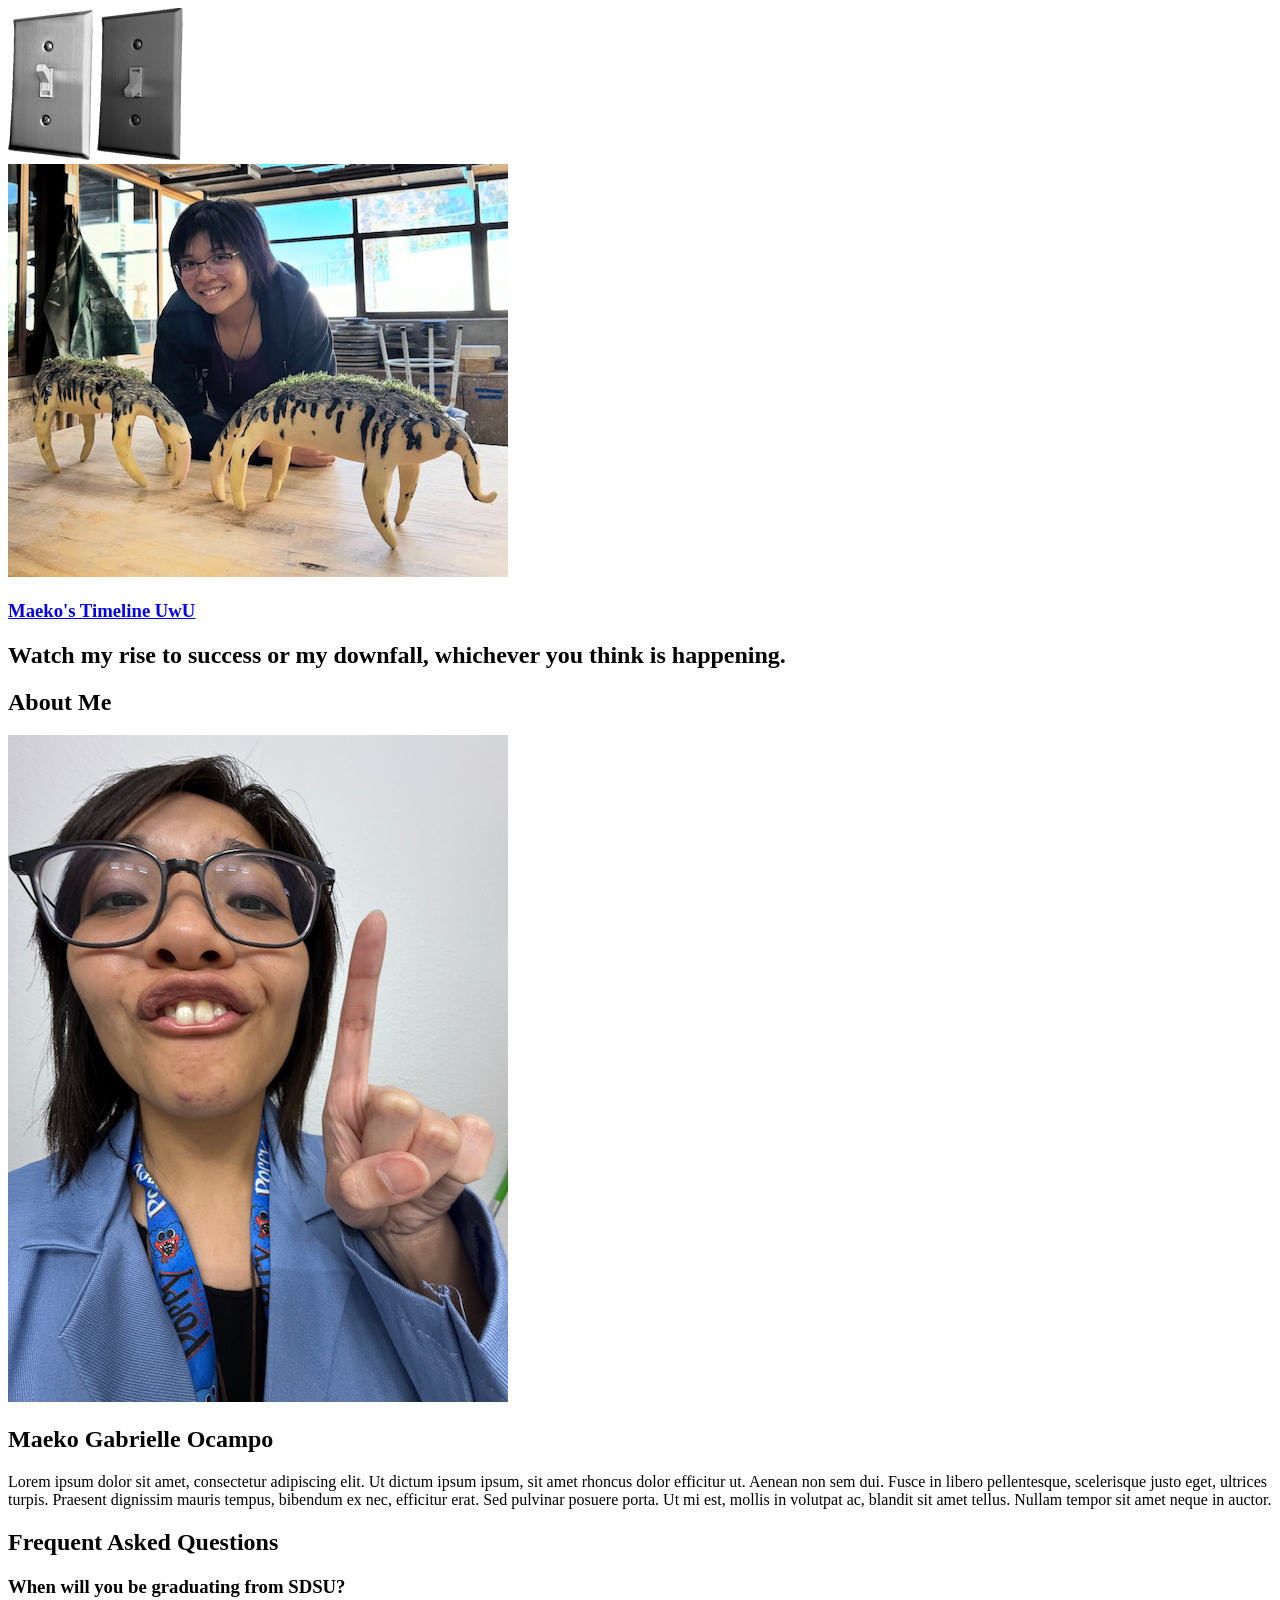
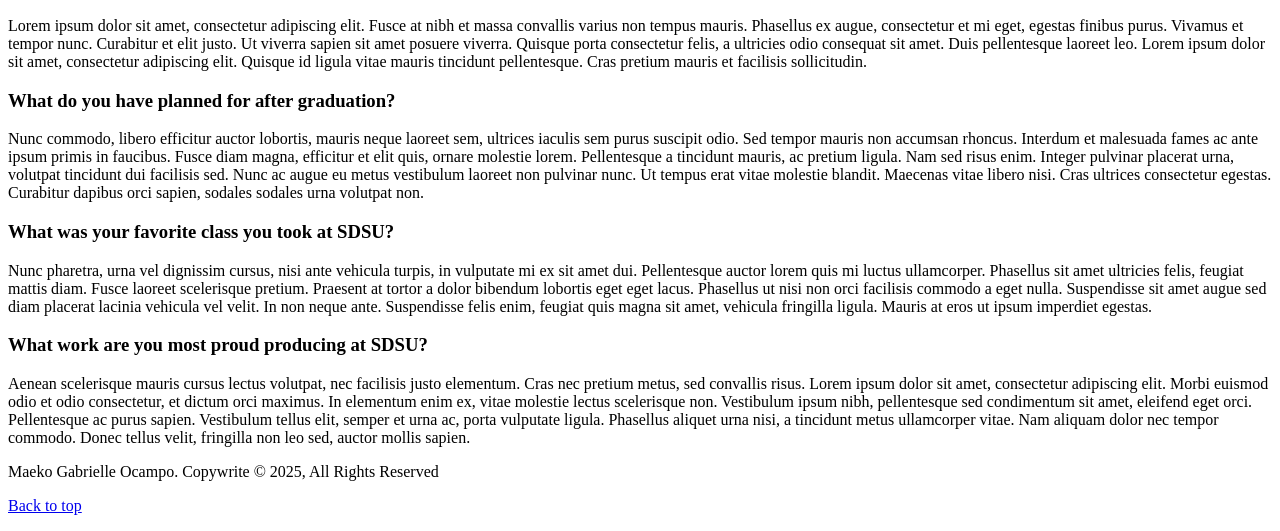
==== about.html @ e56e398d "I tried making a button, failed, i just put the image in" ====
<!DOCTYPE html>
<html lang="en">
<head>
  <meta charset="UTF-8">
  <meta name="author" content="Art 444 Student About Page">
  <meta name="viewport" content="width=device-width, initial-scale=1, shrink-to-fit=no">
  <title>About Me</title>
  <!-- <link rel="stylesheet" href="css/styles.css"> -->
</head>
<body>

<!-- DARK MODE -->
<div>
  <img class="darkmodebutton" src="images/lighton.png" alt="Lightswitch owo yay!" loading="lazy"/>
  <img class="darkmodebutton" src="images/lightoff.png" alt="Evil Lightswitch owo yay!" loading="lazy"/>
</div>

<!-- SPLASH PAGE -->
<section id="splash"
  <div class="splash">
    <img class="splashimage" src="images/meandsecuremgo.jpg" alt="Me and my secure attachment art piece." loading="lazy"/>
  </div>
</section>

<!-- NAVIGATION -->
<section id="header" class="header">
    <nav>
      <a href="index.html"><h1 class="maintitle">Maeko's Timeline UwU</h1></a>
      <h2 class="maintitlesubtext">Watch my rise to success or my downfall, whichever you think is happening.</h2>
</section>

<!-- MAIN HEADER --> 
<section id="header" class="header">
  
  <div class="container">
    <h1 class="maintitle">About Me</h1>
  </div>  

  <div class="standaloneimage">
    <img class="image" src="images/melol.jpg" alt="Me being a nerd emoji" loading="lazy"/>
  </div>

  <div>
    <h2 class="maintitlesubtext">Maeko Gabrielle Ocampo</h2>
    <p class="paragraph">Lorem ipsum dolor sit amet, consectetur adipiscing elit. Ut dictum ipsum ipsum, sit amet rhoncus dolor efficitur ut. Aenean non sem dui. Fusce in libero pellentesque, scelerisque justo eget, ultrices turpis. Praesent dignissim mauris tempus, bibendum ex nec, efficitur erat. Sed pulvinar posuere porta. Ut mi est, mollis in volutpat ac, blandit sit amet tellus. Nullam tempor sit amet neque in auctor.</p>
  </div>
</section>    

<!-- FAQ SECTION -->  
<section id="faqs">
  <div class="container">
    <h2 class="maintitlesubtext">Frequent Asked Questions</h2>

      <h3 class="subsubtext">When will you be graduating from SDSU?</h3>
      <p class="paragraph">Lorem ipsum dolor sit amet, consectetur adipiscing elit. Fusce at nibh et massa convallis varius non tempus mauris. Phasellus ex augue, consectetur et mi eget, egestas finibus purus. Vivamus et tempor nunc. Curabitur et elit justo. Ut viverra sapien sit amet posuere viverra. Quisque porta consectetur felis, a ultricies odio consequat sit amet. Duis pellentesque laoreet leo. Lorem ipsum dolor sit amet, consectetur adipiscing elit. Quisque id ligula vitae mauris tincidunt pellentesque. Cras pretium mauris et facilisis sollicitudin.</p>
      
      <h3 class="subsubtext">What do you have planned for after graduation?</h3>
      <p class="paragraph">Nunc commodo, libero efficitur auctor lobortis, mauris neque laoreet sem, ultrices iaculis sem purus suscipit odio. Sed tempor mauris non accumsan rhoncus. Interdum et malesuada fames ac ante ipsum primis in faucibus. Fusce diam magna, efficitur et elit quis, ornare molestie lorem. Pellentesque a tincidunt mauris, ac pretium ligula. Nam sed risus enim. Integer pulvinar placerat urna, volutpat tincidunt dui facilisis sed. Nunc ac augue eu metus vestibulum laoreet non pulvinar nunc. Ut tempus erat vitae molestie blandit. Maecenas vitae libero nisi. Cras ultrices consectetur egestas. Curabitur dapibus orci sapien, sodales sodales urna volutpat non.</p>
      
      <h3 class="subsubtext">What was your favorite class you took at SDSU?</h3>
      <p class="paragraph">Nunc pharetra, urna vel dignissim cursus, nisi ante vehicula turpis, in vulputate mi ex sit amet dui. Pellentesque auctor lorem quis mi luctus ullamcorper. Phasellus sit amet ultricies felis, feugiat mattis diam. Fusce laoreet scelerisque pretium. Praesent at tortor a dolor bibendum lobortis eget eget lacus. Phasellus ut nisi non orci facilisis commodo a eget nulla. Suspendisse sit amet augue sed diam placerat lacinia vehicula vel velit. In non neque ante. Suspendisse felis enim, feugiat quis magna sit amet, vehicula fringilla ligula. Mauris at eros ut ipsum imperdiet egestas.</p>
      
      <h3 class="subsubtext">What work are you most proud producing at SDSU?</h3>
      <p class="paragraph">Aenean scelerisque mauris cursus lectus volutpat, nec facilisis justo elementum. Cras nec pretium metus, sed convallis risus. Lorem ipsum dolor sit amet, consectetur adipiscing elit. Morbi euismod odio et odio consectetur, et dictum orci maximus. In elementum enim ex, vitae molestie lectus scelerisque non. Vestibulum ipsum nibh, pellentesque sed condimentum sit amet, eleifend eget orci. Pellentesque ac purus sapien. Vestibulum tellus elit, semper et urna ac, porta vulputate ligula. Phasellus aliquet urna nisi, a tincidunt metus ullamcorper vitae. Nam aliquam dolor nec tempor commodo. Donec tellus velit, fringilla non leo sed, auctor mollis sapien.</p>
  
    </div>
</section>

<!-- FOOTER SECTION -->  
<footer>
  <div class="container">
      <p class="paragraph">Maeko Gabrielle Ocampo. Copywrite © 2025, All Rights Reserved</p>
      <p class="paragraph"><a href="#header">Back to top</a></p>
  </div>
</footer>

<script src="js/script.js"></script>
</body>
</html>
---- css/styles.css ----
/* CSS GOES HERE */
html {
    font-family: cursive !important;
}
body {
    margin: 0;
	padding: 0;
	border: 0;
	font-size: 100%;
	font: inherit;
	vertical-align: baseline;
}

a[href="about.html"]{
    color: green;
    font-weight: italic, bold;
}

div p {
    font-size: 30px; 
}

div#wrapper {
    background: cornflowerblue
}   

div.bruh {
    font-family: 'Lucida Sans', 'Lucida Sans Regular', 'Lucida Grande', 'Lucida Sans Unicode', Geneva, Verdana, sans-serif;
}

section {
    padding: 60px 20px;
}
section:nth-child(even) {
    background-color: #f2f2f2;
}
.container {
    width: 100%;
    max-width: 960px;
    text-align: left;
    margin: 0 auto;
}
h1 {
    font-size: 3em;
}
section .gallery {
    width: 100%;
}
section .gallery img {
    width: 32%;
}
footer {
    background-color: #000;
    color: #fff;
    padding: 10px;
}
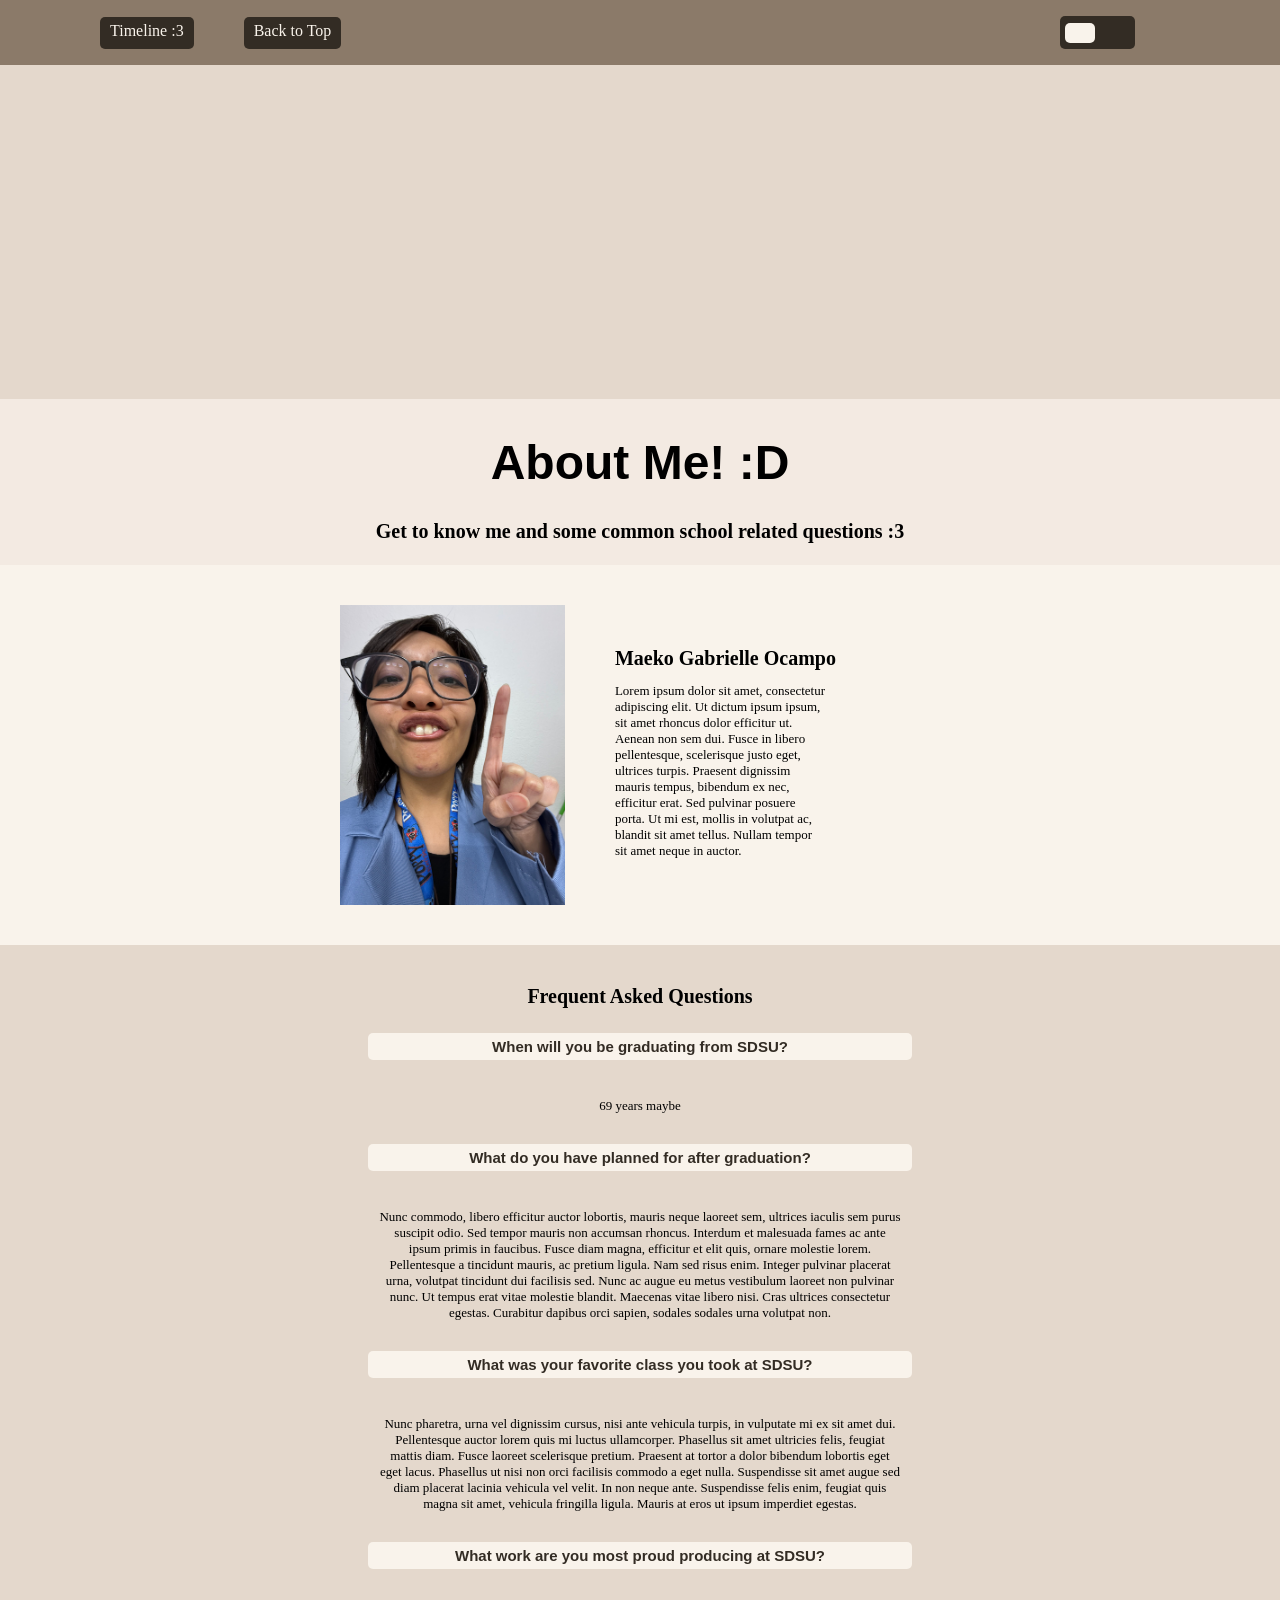
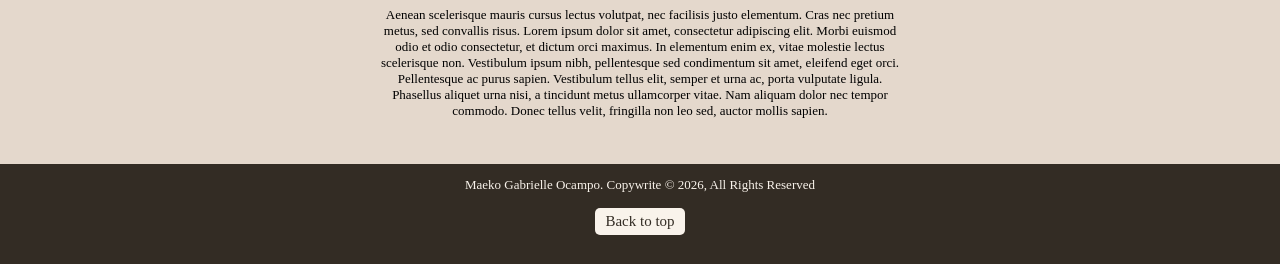
==== commit 284bdaa5: "css aaaaaaaaaaaaa" ====
--- a/about.html
+++ b/about.html
@@ -5,72 +5,89 @@
   <meta name="author" content="Art 444 Student About Page">
   <meta name="viewport" content="width=device-width, initial-scale=1, shrink-to-fit=no">
   <title>About Me</title>
-  <!-- <link rel="stylesheet" href="css/styles.css"> -->
+  <link rel="stylesheet" href="css/styles.css">
 </head>
 <body>
 
-<!-- DARK MODE -->
-<div>
-  <img class="darkmodebutton" src="images/lighton.png" alt="Lightswitch owo yay!" loading="lazy"/>
-  <img class="darkmodebutton" src="images/lightoff.png" alt="Evil Lightswitch owo yay!" loading="lazy"/>
-</div>
+<!-- NAVIGATION + MAIN HEADER --> 
+<section id="header" class="header">
+    <nav>
+      <div class="navigation">
+
+      <div class="homepage">
+
+        <div class="abtme-bt">
+           <a href="index.html" class="main-button">Timeline :3</a>
+           <a href="#splash-section" class="main-button">Back to Top</a>
+          
+        </div>     
+
+
+        <div class="outer-switch">
+          <div class="inner-switch"></div>
+        </div>
+    </nav>
+</section>
+
+
 
 <!-- SPLASH PAGE -->
-<section id="splash"
+<section id="splash-section">
   <div class="splash">
-    <img class="splashimage" src="images/meandsecuremgo.jpg" alt="Me and my secure attachment art piece." loading="lazy"/>
+      <h1 class="maintitle">About Me! :D</h1>
+      <h2 class="maintitlesubtext">Get to know me and some common school related questions :3</h2>
   </div>
 </section>
 
-<!-- NAVIGATION -->
-<section id="header" class="header">
-    <nav>
-      <a href="index.html"><h1 class="maintitle">Maeko's Timeline UwU</h1></a>
-      <h2 class="maintitlesubtext">Watch my rise to success or my downfall, whichever you think is happening.</h2>
-</section>
+<!-- MAIN HEADER --> 
+<section>
+  
+<div class="aboutcontainer">
 
-<!-- MAIN HEADER --> 
-<section id="header" class="header">
-  
-  <div class="container">
-    <h1 class="maintitle">About Me</h1>
-  </div>  
+  <div class="aboutme">
+    <div class="standalone-image">
+      <img class="standalone-image" src="images/melol.jpg" alt="Me being a nerd emoji" loading="lazy"/>
+    </div>
 
-  <div class="standaloneimage">
-    <img class="image" src="images/melol.jpg" alt="Me being a nerd emoji" loading="lazy"/>
+    <div class="aboutme-desc">
+      <h2 class="maintitlesubtext">Maeko Gabrielle Ocampo</h2>
+      <p class="paragraph">Lorem ipsum dolor sit amet, consectetur adipiscing elit. Ut dictum ipsum ipsum, sit amet rhoncus dolor efficitur ut. Aenean non sem dui. Fusce in libero pellentesque, scelerisque justo eget, ultrices turpis. Praesent dignissim mauris tempus, bibendum ex nec, efficitur erat. Sed pulvinar posuere porta. Ut mi est, mollis in volutpat ac, blandit sit amet tellus. Nullam tempor sit amet neque in auctor.</p>
+    </div>
   </div>
 
-  <div>
-    <h2 class="maintitlesubtext">Maeko Gabrielle Ocampo</h2>
-    <p class="paragraph">Lorem ipsum dolor sit amet, consectetur adipiscing elit. Ut dictum ipsum ipsum, sit amet rhoncus dolor efficitur ut. Aenean non sem dui. Fusce in libero pellentesque, scelerisque justo eget, ultrices turpis. Praesent dignissim mauris tempus, bibendum ex nec, efficitur erat. Sed pulvinar posuere porta. Ut mi est, mollis in volutpat ac, blandit sit amet tellus. Nullam tempor sit amet neque in auctor.</p>
-  </div>
+</div>
 </section>    
 
 <!-- FAQ SECTION -->  
 <section id="faqs">
-  <div class="container">
-    <h2 class="maintitlesubtext">Frequent Asked Questions</h2>
+  <div class=" container">
 
-      <h3 class="subsubtext">When will you be graduating from SDSU?</h3>
-      <p class="paragraph">Lorem ipsum dolor sit amet, consectetur adipiscing elit. Fusce at nibh et massa convallis varius non tempus mauris. Phasellus ex augue, consectetur et mi eget, egestas finibus purus. Vivamus et tempor nunc. Curabitur et elit justo. Ut viverra sapien sit amet posuere viverra. Quisque porta consectetur felis, a ultricies odio consequat sit amet. Duis pellentesque laoreet leo. Lorem ipsum dolor sit amet, consectetur adipiscing elit. Quisque id ligula vitae mauris tincidunt pellentesque. Cras pretium mauris et facilisis sollicitudin.</p>
+      <h2 class="maintitlesubtext">Frequent Asked Questions</h2>
+
+      <h3 class="faq-sections subsubtext">When will you be graduating from SDSU?</h3>
+      <p class="paragraph">69 years maybe</p>
       
-      <h3 class="subsubtext">What do you have planned for after graduation?</h3>
+      <h3 class="faq-sections subsubtext">What do you have planned for after graduation?</h3>
       <p class="paragraph">Nunc commodo, libero efficitur auctor lobortis, mauris neque laoreet sem, ultrices iaculis sem purus suscipit odio. Sed tempor mauris non accumsan rhoncus. Interdum et malesuada fames ac ante ipsum primis in faucibus. Fusce diam magna, efficitur et elit quis, ornare molestie lorem. Pellentesque a tincidunt mauris, ac pretium ligula. Nam sed risus enim. Integer pulvinar placerat urna, volutpat tincidunt dui facilisis sed. Nunc ac augue eu metus vestibulum laoreet non pulvinar nunc. Ut tempus erat vitae molestie blandit. Maecenas vitae libero nisi. Cras ultrices consectetur egestas. Curabitur dapibus orci sapien, sodales sodales urna volutpat non.</p>
       
-      <h3 class="subsubtext">What was your favorite class you took at SDSU?</h3>
+      <h3 class="faq-sections subsubtext">What was your favorite class you took at SDSU?</h3>
       <p class="paragraph">Nunc pharetra, urna vel dignissim cursus, nisi ante vehicula turpis, in vulputate mi ex sit amet dui. Pellentesque auctor lorem quis mi luctus ullamcorper. Phasellus sit amet ultricies felis, feugiat mattis diam. Fusce laoreet scelerisque pretium. Praesent at tortor a dolor bibendum lobortis eget eget lacus. Phasellus ut nisi non orci facilisis commodo a eget nulla. Suspendisse sit amet augue sed diam placerat lacinia vehicula vel velit. In non neque ante. Suspendisse felis enim, feugiat quis magna sit amet, vehicula fringilla ligula. Mauris at eros ut ipsum imperdiet egestas.</p>
       
-      <h3 class="subsubtext">What work are you most proud producing at SDSU?</h3>
+      <h3 class="faq-sections subsubtext">What work are you most proud producing at SDSU?</h3>
       <p class="paragraph">Aenean scelerisque mauris cursus lectus volutpat, nec facilisis justo elementum. Cras nec pretium metus, sed convallis risus. Lorem ipsum dolor sit amet, consectetur adipiscing elit. Morbi euismod odio et odio consectetur, et dictum orci maximus. In elementum enim ex, vitae molestie lectus scelerisque non. Vestibulum ipsum nibh, pellentesque sed condimentum sit amet, eleifend eget orci. Pellentesque ac purus sapien. Vestibulum tellus elit, semper et urna ac, porta vulputate ligula. Phasellus aliquet urna nisi, a tincidunt metus ullamcorper vitae. Nam aliquam dolor nec tempor commodo. Donec tellus velit, fringilla non leo sed, auctor mollis sapien.</p>
   
-    </div>
+  </div>
 </section>
 
 <!-- FOOTER SECTION -->  
 <footer>
   <div class="container">
-      <p class="paragraph">Maeko Gabrielle Ocampo. Copywrite © 2025, All Rights Reserved</p>
-      <p class="paragraph"><a href="#header">Back to top</a></p>
+      <p class="paragraph">Maeko Gabrielle Ocampo. Copywrite © 2026, All Rights Reserved</p>
+      
+    <div>
+      <a class="light-button" href="#splash-section">Back to top</a>
+    </div>
+
   </div>
 </footer>
 
--- a/css/styles.css
+++ b/css/styles.css
@@ -1,7 +1,18 @@
 /* CSS GOES HERE */
+
+
+
+
+/* UNIVERSAL ELEMENTS */
 html {
-    font-family: cursive !important;
-}
+    /* font-family: cursive !important; */
+}
+
+.homepage {
+    display: flex;
+    column-gap: 60px;
+}
+
 body {
     margin: 0;
 	padding: 0;
@@ -11,46 +22,336 @@
 	vertical-align: baseline;
 }
 
-a[href="about.html"]{
-    color: green;
-    font-weight: italic, bold;
-}
-
 div p {
     font-size: 30px; 
-}
-
-div#wrapper {
+    margin-bottom: 5px;
+}
+
+div.bruh {
+    font-family: 'Lucida Sans', 'Lucida Sans Regular', 'Lucida Grande', 'Lucida Sans Unicode', Geneva, Verdana, sans-serif;
+}
+
+section {
+    display: flex;
+    padding: 40px 20px;
+}
+
+.container {
+    width: 65%;
+    /*max-width: 960px;*/
+    text-align: center;
+    display: flex;
+    flex-direction: column;
+    align-items: center;
+    margin: 0 auto;
+    row-gap: 10px;
+}
+
+
+
+
+h1 {
+    font-family: 'Trebuchet MS', 'Lucida Sans Unicode', 'Lucida Grande', 'Lucida Sans', Arial, sans-serif;
+    font-size: 3em;
+}
+
+h2 {
+    font-family: cursive;
+    font-size: 20px;
+    margin: 0px;
+}
+
+h3 {
+    font-family: 'Gill Sans', 'Gill Sans MT', Calibri, 'Trebuchet MS', sans-serif;
+    font-size: 15px;
+
+}
+
+
+.paragraph {
+    font-family: cursive;
+    font-size: 13px;
+    width: 65%;
+}
+
+section:nth-child(even) {
+    background-color: #e4d8cc;
+}
+
+section:nth-child(odd) {
+    background-color: #f9f3eb;
+}
+
+
+
+
+
+
+
+
+/* SPLASH */
+#header {
+    position: sticky;
+    top: 0;
+    z-index: 100;
+    max-height: 65px;
+    padding: 0px;
+    display: flex;
+    align-items: center;
+    justify-content: flex-start;
+    background-color: #8b7a69;
+    padding: 0px 100px;
+    width: auto;
+}
+
+.tl-bt {
+    display:flex;
+    flex-direction: row;
+    align-items: center;
+    gap: 50px;
+}
+
+.abtme-bt {
+    display:flex;
+    flex-direction: row;
+    align-items: center;
+    gap: 50px;
+    width: 900px
+}
+
+.navigation {
+    display: flex;
+    overflow: hidden;
+    justify-content: center; 
+    align-items: center;     
+    height: 200px;
+    column-gap: 100px;
+}
+
+[class~="button"] {
+  font-size: 15px;
+}
+
+.timeline {
+    display: flex;
+}
+
+.main-button {
+    font-family: cursive;
+    display: inline-block;
+    padding: 5px 10px;
+    background-color: #332c24;
+    color: #f9f3eb;
+    justify-content: center;
+    text-align: center;
+    text-decoration: none; 
+    border-radius: 5px; 
+    cursor: pointer; 
+    border: none;
+    height: 22px;
+}
+
+.button {
+    font-family: cursive;
+    display: inline-block;
+    padding: 5px 10px;
+    /*background-color: #332c24 #f9f3eb white;*/
+    color: #332c24;
+    text-align: center;
+    text-decoration: none; 
+    border-radius: 5px; 
+    cursor: pointer; 
+    border: none;
+}
+
+.light-button {
+    font-family: cursive;
+    display: inline-block;
+    padding: 5px 10px;
+    background-color: #f9f3eb;
+    color: #332c24;
+    text-align: center;
+    text-decoration: none; 
+    border-radius: 5px; 
+    cursor: pointer; 
+    border: none;
+    font-size: 15px;
+    display: flex;
+}
+
+a[href="about.html"]{
+    text-decoration: none;
+}
+
+[href*="spring"]{
+    text-decoration: none;
+}
+
+[href*="fall"]{
+    text-decoration: none;
+}
+
+.outer-switch {
+  width: 70px;
+  height: 33px;
+  background-color: #332c24;
+  display: flex;
+  align-items: center;
+  justify-content: flex-start;
+  border-radius: 5px; 
+  padding: 0px 0px 0px 5px
+}
+
+.inner-switch {
+  width: 30px;
+  height: 20px;
+  background-color: #f9f3eb;
+  border-radius: 5px;
+}
+
+#splash-section {
+    min-height: 500px;
+    background-image: linear-gradient(rgba(63, 46, 28, 0.5)), url("../images/splash-image.jpg");
+    background-size: cover;
+    padding: 0px;
+    display: flex;
+    flex-direction: column;
+    justify-content: flex-end;
+}
+
+.darkmode {
+}
+
+.darkmodebutton {
+    max-width: 70px;
+}
+
+.splash {
+    background-color: rgba(249, 243, 235, .7);
+    display: flex;
+    flex-direction: column;
+    justify-content: center;
+    align-items: center;
+    line-height: 50%;
+    padding: 20px 0px 30px 0px;
+    row-gap: 20px;
+}
+
+
+
+
+
+
+
+
+
+/* SEMESTER SECTION */
+
+.titledate {
+    display: flex;
+    flex-direction: column;
+    row-gap: .5px;
+}
+
+.gallery {
+  height: 400px;
+  border: #474038;
+  padding: 10px 0px;
+  overflow-x: scroll;
+  display: flex;
+  flex-direction: row;
+  justify-content: flex-start;
+}
+
+.image {
+    display: flex;
+    flex-direction: row;
+    /*transform: ;*/
+}
+
+
+
+section .gallery {
+    width: 100%;
+    display: flex;
+    justify-content: flex-start;
+}
+/*section .gallery img {
+    width: 32%;
+}*/
+
+
+
+
+
+
+
+
+
+
+/* ABOUT ME */
+
+.standalone-image {
+    height: 300px;
+}
+
+.aboutcontainer {
+    width: 65%;
+    /*max-width: 960px;*/
+    text-align: center;
+    display: flex;
+    flex-direction: column;
+    justify-content: center;
+    align-items: center;
+    margin: 0 auto;
+    row-gap: 10px;
+}
+
+.aboutme {
+    display:flex;
+    flex-direction: row;
+    align-items: center;
+    gap: 50px;
+    width: 600px;
+}
+
+div.aboutme-desc {
+    display:flex;
+    flex-direction: column;
+    justify-content: center;
+    text-align: left;
+    width: 500px;
+    height: 300px;
+}
+
+
+
+.faq-sections {
+    display: inline-block;
+    padding: 5px 10px;
+    background-color: #f9f3eb;
+    color: #332c24;
+    text-align: center;
+    text-decoration: none; 
+    border-radius: 5px; 
+    cursor: pointer; 
+    border: none;
+    width: 65%;
+    font-size: 15px;
+}
+
+/* FOOTER*/
+footer {
+    background-color: #332c24;
+    color: #f9f3eb;
+    height: 100px;
+    padding-bottom: 15px 20px;
+}
+
+/*div#wrapper {
     background: cornflowerblue
 }   
-
-div.bruh {
-    font-family: 'Lucida Sans', 'Lucida Sans Regular', 'Lucida Grande', 'Lucida Sans Unicode', Geneva, Verdana, sans-serif;
-}
-
-section {
-    padding: 60px 20px;
-}
-section:nth-child(even) {
-    background-color: #f2f2f2;
-}
-.container {
-    width: 100%;
-    max-width: 960px;
-    text-align: left;
-    margin: 0 auto;
-}
-h1 {
-    font-size: 3em;
-}
-section .gallery {
-    width: 100%;
-}
-section .gallery img {
-    width: 32%;
-}
-footer {
-    background-color: #000;
-    color: #fff;
-    padding: 10px;
-}+    
+
+
+    for practice*/
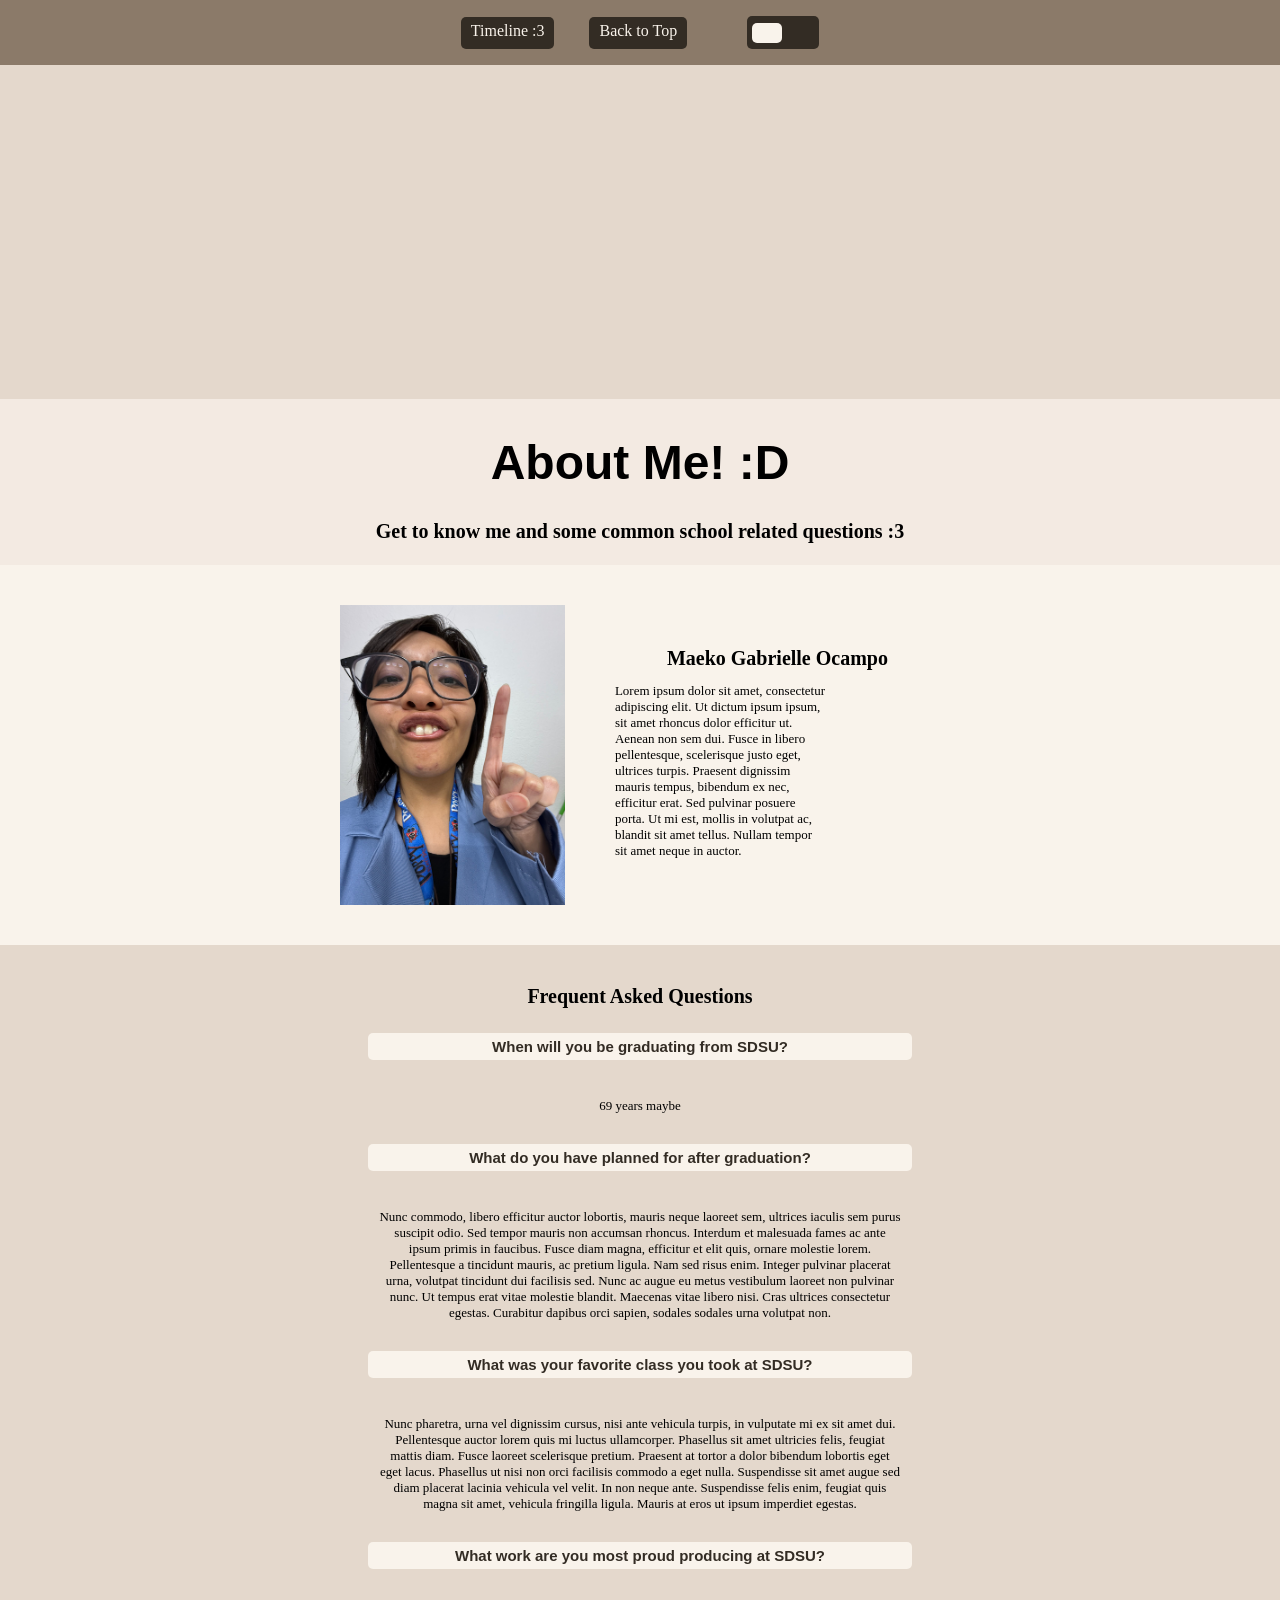
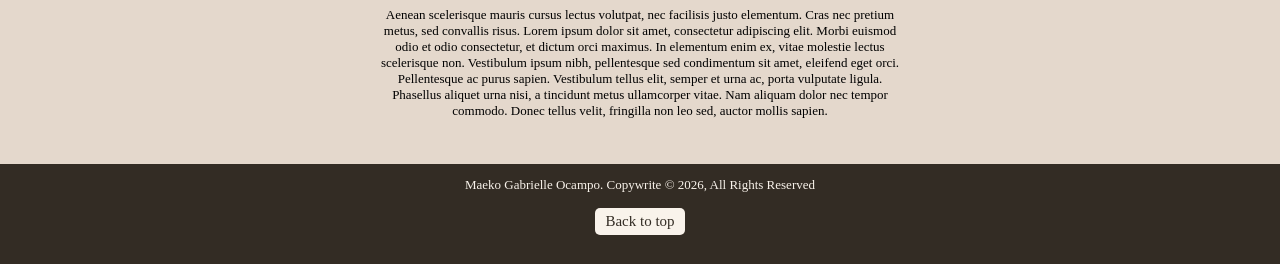
==== commit fcfc6564: "im not done yet but im commiting so i can see how to submit this :(" ====
--- a/about.html
+++ b/about.html
@@ -6,6 +6,7 @@
   <meta name="viewport" content="width=device-width, initial-scale=1, shrink-to-fit=no">
   <title>About Me</title>
   <link rel="stylesheet" href="css/styles.css">
+  <link rel="stylesheet" href="css/responsive.css">
 </head>
 <body>
 
@@ -19,7 +20,6 @@
         <div class="abtme-bt">
            <a href="index.html" class="main-button">Timeline :3</a>
            <a href="#splash-section" class="main-button">Back to Top</a>
-          
         </div>     
 
 
--- a/css/styles.css
+++ b/css/styles.css
@@ -90,6 +90,10 @@
 
 
 /* SPLASH */
+.homepage {
+    align-items: center;
+}
+
 #header {
     position: sticky;
     top: 0;
@@ -97,8 +101,9 @@
     max-height: 65px;
     padding: 0px;
     display: flex;
-    align-items: center;
-    justify-content: flex-start;
+    overflow: hidden;
+    align-items: center;
+    justify-content: center;
     background-color: #8b7a69;
     padding: 0px 100px;
     width: auto;
@@ -108,15 +113,20 @@
     display:flex;
     flex-direction: row;
     align-items: center;
-    gap: 50px;
+    gap: 35px;
 }
 
 .abtme-bt {
     display:flex;
     flex-direction: row;
     align-items: center;
-    gap: 50px;
-    width: 900px
+    gap: 35px;
+    /*display:flex;
+    flex-direction: row;
+    align-items: center;
+    gap: 35px;
+    width: 100%;
+    width: 900px;*/
 }
 
 .navigation {
@@ -192,7 +202,7 @@
 }
 
 .outer-switch {
-  width: 70px;
+  width: 67px;
   height: 33px;
   background-color: #332c24;
   display: flex;
@@ -219,8 +229,7 @@
     justify-content: flex-end;
 }
 
-.darkmode {
-}
+
 
 .darkmodebutton {
     max-width: 70px;
@@ -235,6 +244,12 @@
     line-height: 50%;
     padding: 20px 0px 30px 0px;
     row-gap: 20px;
+    text-align: center;
+}
+
+
+.maintitlesubtext {
+    text-align: center;
 }
 
 
--- a/css/responsive.css
+++ b/css/responsive.css
@@ -0,0 +1,24 @@
+/* TABLET VIEW */
+@media only screen and (max-width:992px) {
+  .button {
+    scale: 50%
+  }
+  .maintitlesubtext {
+    width: 75%;
+  }
+  .splash {
+    padding: 40px 50px;
+  }
+  .timeline {
+    display: none;
+  }
+  /* .abtme-bt {
+    width:50%
+  } */
+}
+
+
+/* MOBILE VIEW */
+@media only screen and (max-width: 478px) {
+  
+} 
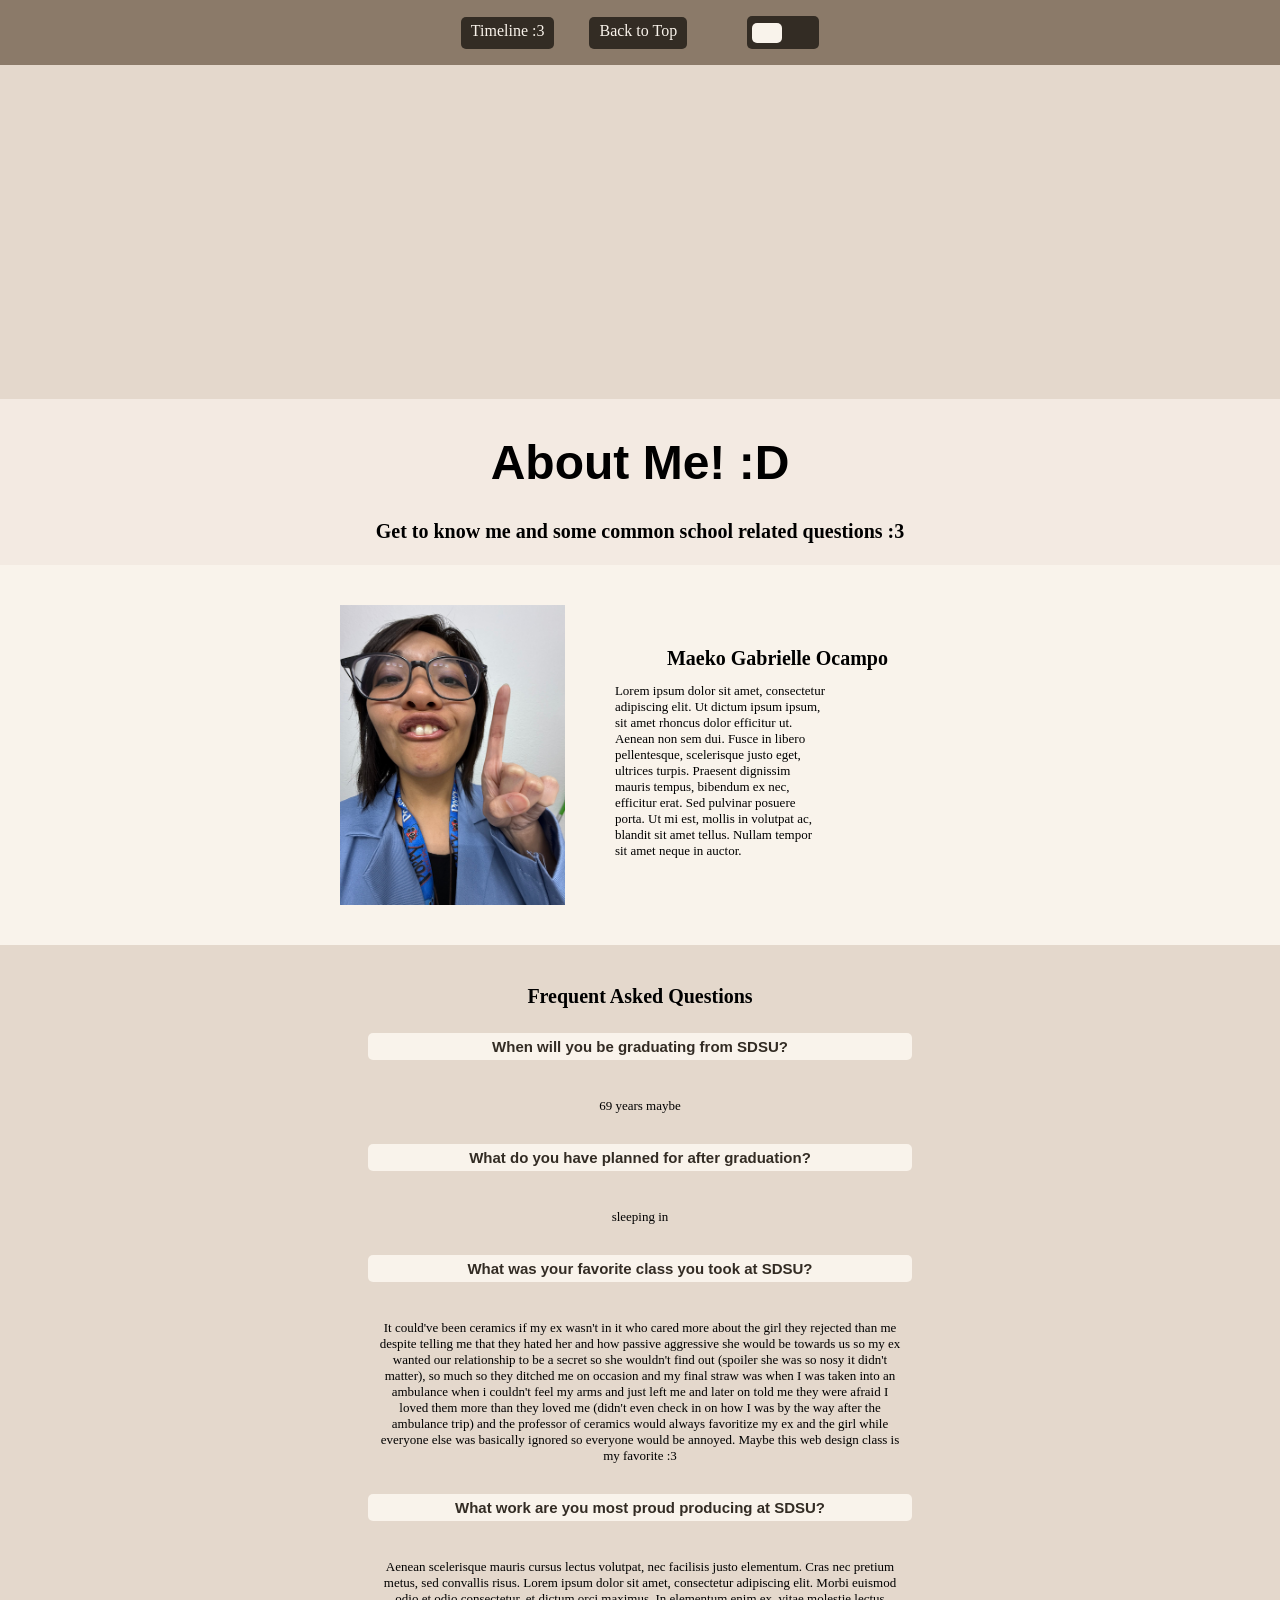
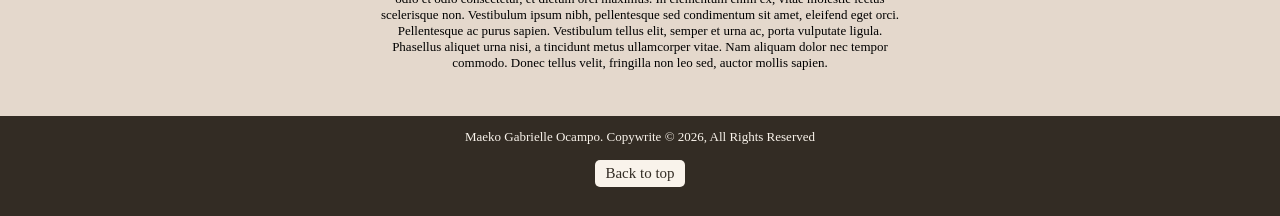
==== commit a1ddaa22: "I broke my code and my splashimage is a ghost this is so sad send help" ====
--- a/about.html
+++ b/about.html
@@ -68,11 +68,11 @@
       <p class="paragraph">69 years maybe</p>
       
       <h3 class="faq-sections subsubtext">What do you have planned for after graduation?</h3>
-      <p class="paragraph">Nunc commodo, libero efficitur auctor lobortis, mauris neque laoreet sem, ultrices iaculis sem purus suscipit odio. Sed tempor mauris non accumsan rhoncus. Interdum et malesuada fames ac ante ipsum primis in faucibus. Fusce diam magna, efficitur et elit quis, ornare molestie lorem. Pellentesque a tincidunt mauris, ac pretium ligula. Nam sed risus enim. Integer pulvinar placerat urna, volutpat tincidunt dui facilisis sed. Nunc ac augue eu metus vestibulum laoreet non pulvinar nunc. Ut tempus erat vitae molestie blandit. Maecenas vitae libero nisi. Cras ultrices consectetur egestas. Curabitur dapibus orci sapien, sodales sodales urna volutpat non.</p>
-      
+      <p class="paragraph">sleeping in
+
       <h3 class="faq-sections subsubtext">What was your favorite class you took at SDSU?</h3>
-      <p class="paragraph">Nunc pharetra, urna vel dignissim cursus, nisi ante vehicula turpis, in vulputate mi ex sit amet dui. Pellentesque auctor lorem quis mi luctus ullamcorper. Phasellus sit amet ultricies felis, feugiat mattis diam. Fusce laoreet scelerisque pretium. Praesent at tortor a dolor bibendum lobortis eget eget lacus. Phasellus ut nisi non orci facilisis commodo a eget nulla. Suspendisse sit amet augue sed diam placerat lacinia vehicula vel velit. In non neque ante. Suspendisse felis enim, feugiat quis magna sit amet, vehicula fringilla ligula. Mauris at eros ut ipsum imperdiet egestas.</p>
-      
+      <p class="paragraph">It could've been ceramics if my ex wasn't in it who cared more about the girl they rejected than me despite telling me that they hated her and how passive aggressive she would be towards us so my ex wanted our relationship to be a secret so she wouldn't find out (spoiler she was so nosy it didn't matter), so much so they ditched me on occasion and my final straw was when I was taken into an ambulance when i couldn't feel my arms and just left me and later on told me they were afraid I loved them more than they loved me (didn't even check in on how I was by the way after the ambulance trip) and the professor of ceramics would always favoritize my ex and the girl while everyone else was basically ignored so everyone would be annoyed. Maybe this web design class is my favorite :3
+
       <h3 class="faq-sections subsubtext">What work are you most proud producing at SDSU?</h3>
       <p class="paragraph">Aenean scelerisque mauris cursus lectus volutpat, nec facilisis justo elementum. Cras nec pretium metus, sed convallis risus. Lorem ipsum dolor sit amet, consectetur adipiscing elit. Morbi euismod odio et odio consectetur, et dictum orci maximus. In elementum enim ex, vitae molestie lectus scelerisque non. Vestibulum ipsum nibh, pellentesque sed condimentum sit amet, eleifend eget orci. Pellentesque ac purus sapien. Vestibulum tellus elit, semper et urna ac, porta vulputate ligula. Phasellus aliquet urna nisi, a tincidunt metus ullamcorper vitae. Nam aliquam dolor nec tempor commodo. Donec tellus velit, fringilla non leo sed, auctor mollis sapien.</p>
   
--- a/css/responsive.css
+++ b/css/responsive.css
@@ -1,14 +1,23 @@
 /* TABLET VIEW */
 @media only screen and (max-width:992px) {
+  .paragraph {
+    overflow-x: hidden;
+  }
   .button {
     scale: 50%
   }
   .maintitlesubtext {
     width: 75%;
+    line-height: 30px;
   }
   .splash {
     padding: 40px 50px;
   }
+
+  .titledate {
+    align-items: center;
+  }
+
   .timeline {
     display: none;
   }
@@ -20,5 +29,50 @@
 
 /* MOBILE VIEW */
 @media only screen and (max-width: 478px) {
+  .paragraph {
+    overflow-x: hidden;
+    width: 300px;
+  }
+  .image {
+    height: 200px
+  }
+
+.aboutme {
+    row-gap: 10px;
+  }
+
+  .gallery {
+    height: 200px;
+    overflow-y: hidden;
+  }
+  .splash {
+    padding: 15px 20px;
+    row-gap: 5px;
+  }
+  .maintitlesubtext {
+    line-height: 20px;
+  }
+  h1 {
+    font-size: 1.5em;
+  }
+  h2{
+    font-size: 13px;
+  }
+  .main-button {
+    font-size: 10px;
+    justify-content: center;
+    width: 60px;
+    height: auto; 
+  }
+  .outer-switch {
+    height: 24px;
+  }
   
+  .aboutme {
+    flex-direction: column;
+  }
+  .aboutme-desc {
+    align-items: center;
+    width: auto;
+  }
 } 
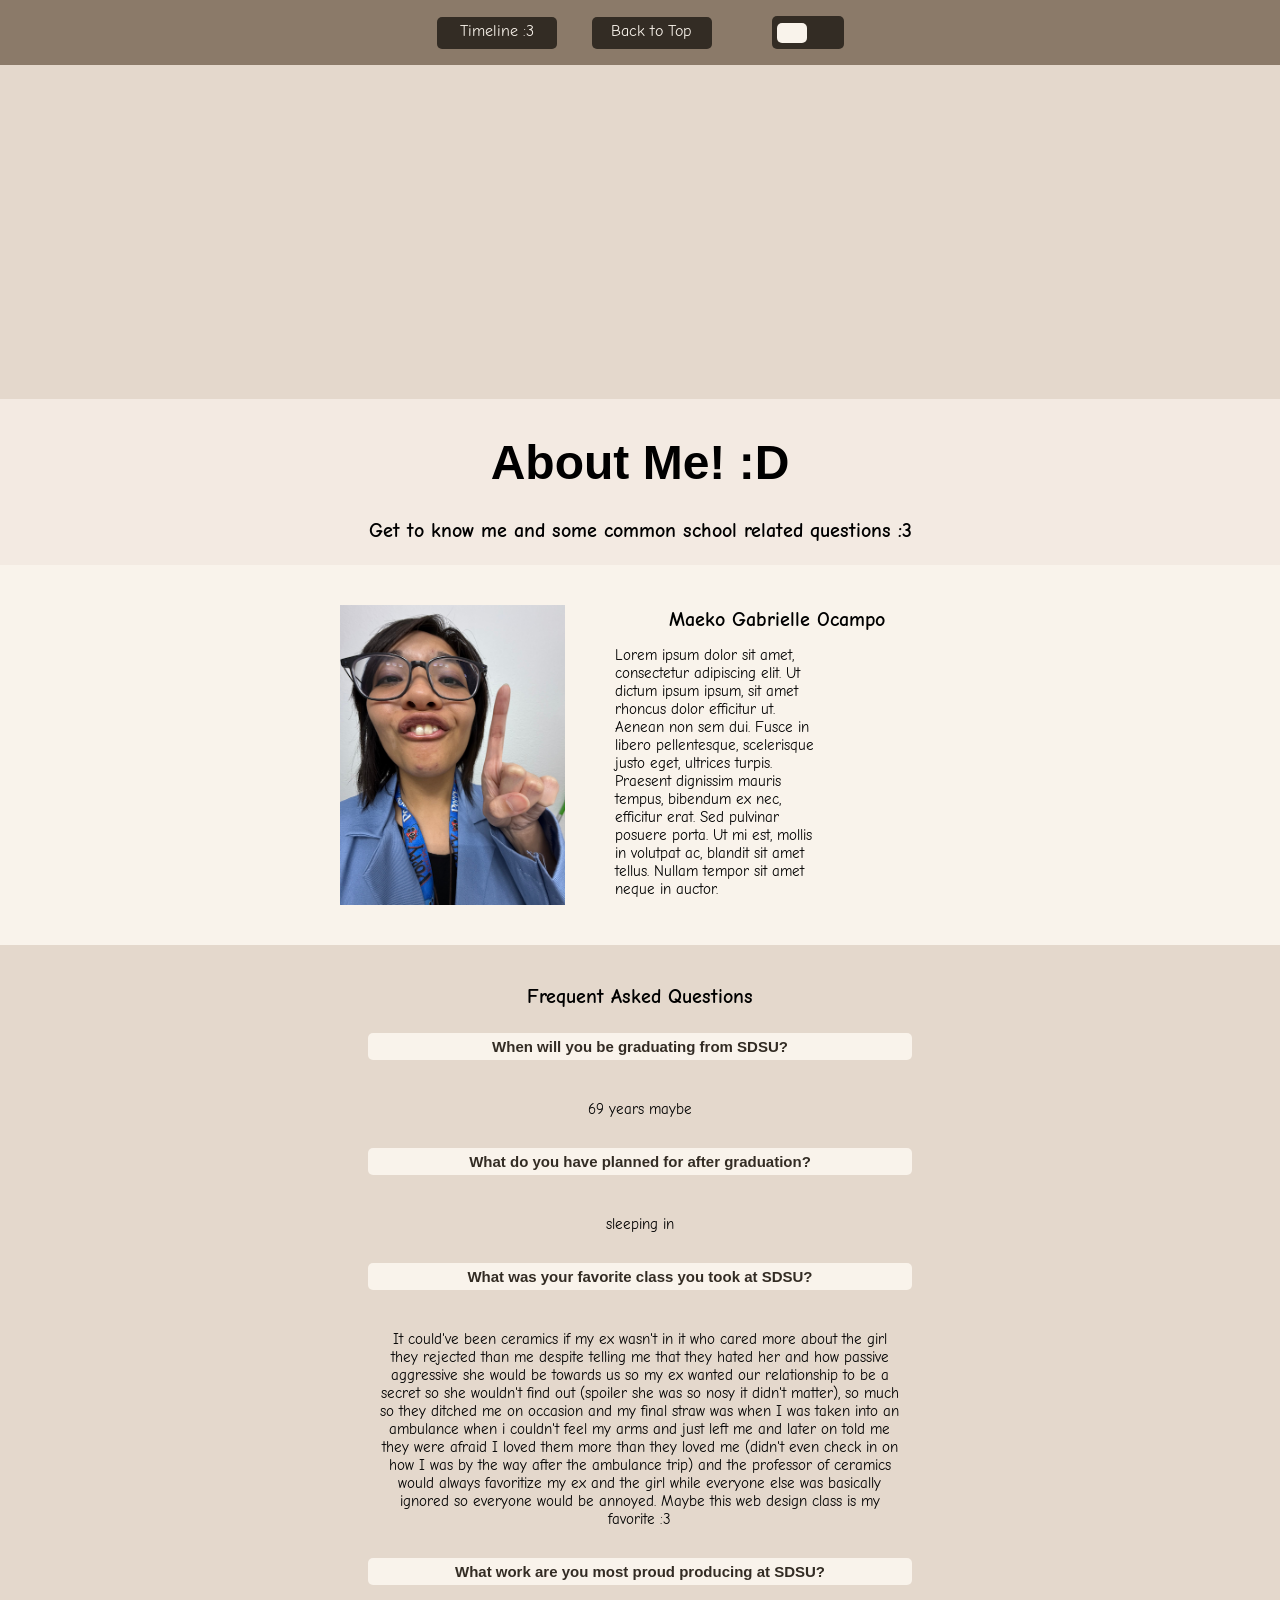
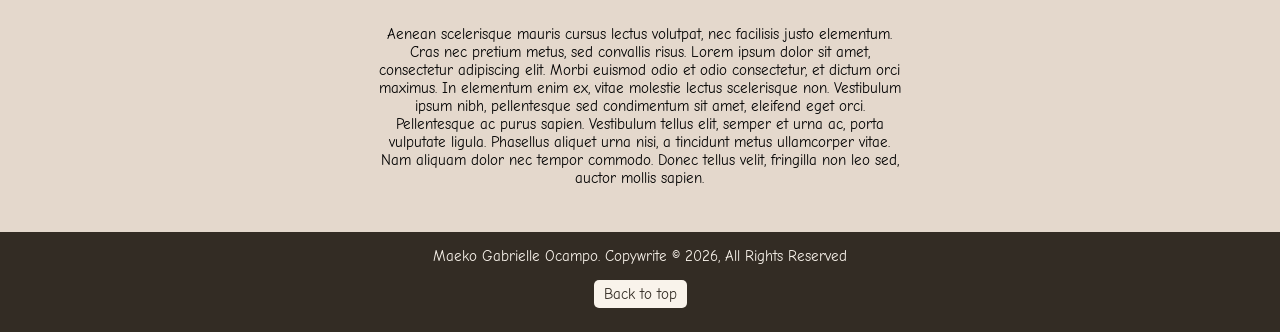
==== commit 09b79629: "Mobile Menu!? WHoaAA :O !!!!!!!!!!!!!!!!" ====
--- a/about.html
+++ b/about.html
@@ -6,6 +6,8 @@
   <meta name="viewport" content="width=device-width, initial-scale=1, shrink-to-fit=no">
   <title>About Me</title>
   <link rel="stylesheet" href="css/styles.css">
+  <link href="https://fonts.googleapis.com/css2?family=Comic+Neue:ital,wght@0,300;0,400;0,700;1,300;1,400;1,700&display=swap" rel="stylesheet">
+  <link rel="stylesheet" href="js/script.js">
   <link rel="stylesheet" href="css/responsive.css">
 </head>
 <body>
--- a/css/styles.css
+++ b/css/styles.css
@@ -36,6 +36,39 @@
     padding: 40px 20px;
 }
 
+/*simple hamburger*/
+
+#nav-menu.hidden {
+  display: none; 
+}
+
+#nav-menu.show {
+    display: block;
+    width: 100px;
+    height: fit-content;
+    background-color:  rgba(249, 243, 235, .7);
+    border-radius: 0px 0px 5px 5px;
+    text-align: center;
+    transform: translate(-33px, 18px);
+    position: absolute;
+
+}
+
+.transition {
+    display: flex;
+    position: fixed;
+    flex-direction: column;
+   
+}
+
+#menu-btn {
+  border: none;
+  background-color: transparent;
+  color: #332c24;
+  font-size: 20px;
+}
+
+
 .container {
     width: 65%;
     /*max-width: 960px;*/
@@ -56,7 +89,7 @@
 }
 
 h2 {
-    font-family: cursive;
+    font-family: "Comic Neue", cursive;
     font-size: 20px;
     margin: 0px;
 }
@@ -69,8 +102,8 @@
 
 
 .paragraph {
-    font-family: cursive;
-    font-size: 13px;
+    font-family: "Comic Neue", cursive;
+    font-size: 15px;
     width: 65%;
 }
 
@@ -79,7 +112,7 @@
 }
 
 section:nth-child(odd) {
-    background-color: #f9f3eb;
+    background-color: rgb(249, 243, 235);
 }
 
 
@@ -104,7 +137,7 @@
     overflow: hidden;
     align-items: center;
     justify-content: center;
-    background-color: #8b7a69;
+    background-color: rgb(139, 122, 105);
     padding: 0px 100px;
     width: auto;
 }
@@ -118,6 +151,7 @@
 
 .abtme-bt {
     display:flex;
+    font-family: "Comic Neue", cursive;
     flex-direction: row;
     align-items: center;
     gap: 35px;
@@ -139,15 +173,19 @@
 }
 
 [class~="button"] {
-  font-size: 15px;
+  font-size: 14px;
 }
 
 .timeline {
     display: flex;
 }
 
+.hamburger {
+    display: none;
+}
+
 .main-button {
-    font-family: cursive;
+    font-family: "Comic Neue", cursive;
     display: inline-block;
     padding: 5px 10px;
     background-color: #332c24;
@@ -159,10 +197,11 @@
     cursor: pointer; 
     border: none;
     height: 22px;
+    width: 100px;
 }
 
 .button {
-    font-family: cursive;
+    font-family: "Comic Neue", cursive;
     display: inline-block;
     padding: 5px 10px;
     /*background-color: #332c24 #f9f3eb white;*/
@@ -175,7 +214,7 @@
 }
 
 .light-button {
-    font-family: cursive;
+    font-family: "Comic Neue", cursive;
     display: inline-block;
     padding: 5px 10px;
     background-color: #f9f3eb;
--- a/css/responsive.css
+++ b/css/responsive.css
@@ -1,10 +1,23 @@
+/* DESKTOP VIEW */
+@media only screen and (min-width:992px) {
+  .homepage {
+    column-gap: 60px;
+  }
+  .tablet-mobile {
+    display: none;
+  }
+}
+
 /* TABLET VIEW */
 @media only screen and (max-width:992px) {
   .paragraph {
     overflow-x: hidden;
   }
+  .desktop-menu {
+    display: none;
+  }
   .button {
-    scale: 50%
+    /*scale: 50%*/
   }
   .maintitlesubtext {
     width: 75%;
@@ -21,6 +34,12 @@
   .timeline {
     display: none;
   }
+
+  
+
+  .hamburger {
+    display: block;
+  }
   /* .abtme-bt {
     width:50%
   } */
@@ -31,19 +50,33 @@
 @media only screen and (max-width: 478px) {
   .paragraph {
     overflow-x: hidden;
-    width: 300px;
+    font-size: 10px;
+    width: 250px;
   }
+  .desktop-menu {
+    display: none;
+  }
+
+  .homepage {
+    column-gap: 25px;
+  }
+
+  .tl-bt {
+    gap: 20px;
+  }
+
   .image {
     height: 200px
   }
 
-.aboutme {
+  .aboutme {
     row-gap: 10px;
   }
 
   .gallery {
     height: 200px;
     overflow-y: hidden;
+    width: 90%;
   }
   .splash {
     padding: 15px 20px;
@@ -64,6 +97,15 @@
     width: 60px;
     height: auto; 
   }
+  .inner-switch {
+    width: 25px;
+    height: 15px;
+  }
+
+  .outer-switch {
+    width: 50px;
+  }
+
   .outer-switch {
     height: 24px;
   }
@@ -75,4 +117,7 @@
     align-items: center;
     width: auto;
   }
+  .abtme-bt {
+    column-gap: 20px;
+  }
 } 
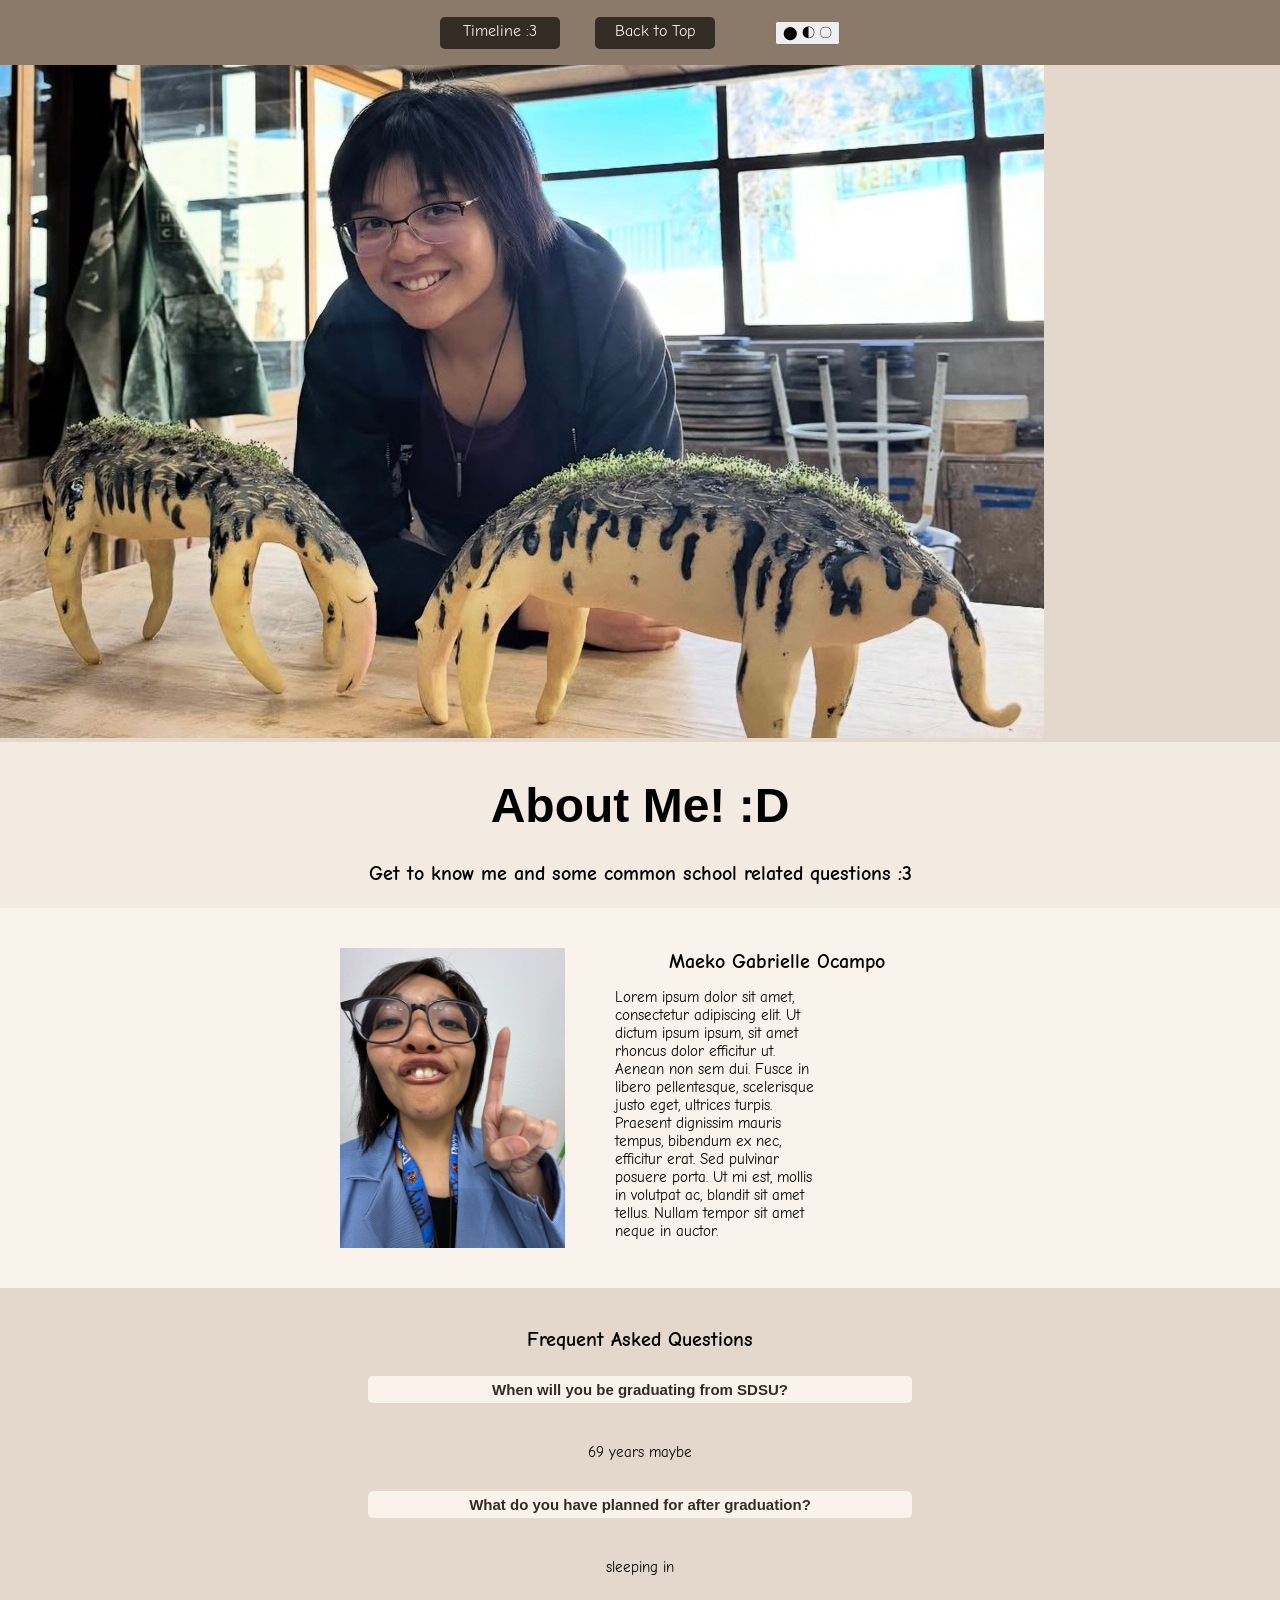
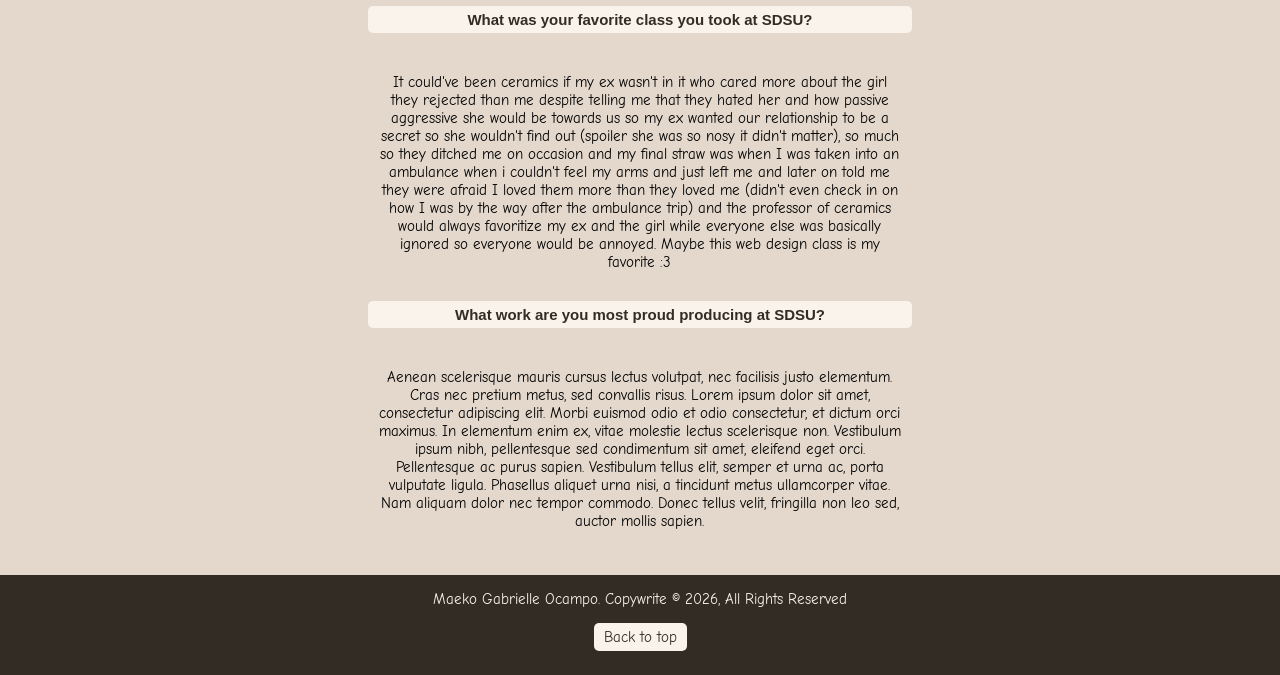
==== commit 77eae791: "Darkmode hi :)" ====
--- a/about.html
+++ b/about.html
@@ -5,8 +5,8 @@
   <meta name="author" content="Art 444 Student About Page">
   <meta name="viewport" content="width=device-width, initial-scale=1, shrink-to-fit=no">
   <title>About Me</title>
-  <link rel="stylesheet" href="css/styles.css">
   <link href="https://fonts.googleapis.com/css2?family=Comic+Neue:ital,wght@0,300;0,400;0,700;1,300;1,400;1,700&display=swap" rel="stylesheet">
+   <link rel="stylesheet" href="css/styles.css">
   <link rel="stylesheet" href="js/script.js">
   <link rel="stylesheet" href="css/responsive.css">
 </head>
@@ -24,10 +24,20 @@
            <a href="#splash-section" class="main-button">Back to Top</a>
         </div>     
 
+        <button class="bigger" id="invert-btn">⬤ ◐ 〇</button>
 
-        <div class="outer-switch">
-          <div class="inner-switch"></div>
+        <!--<div id="toggleDark" onclick="toggleTheme()">
+          <div class="outer-switch">
+           <div class="inner-switch"></div>
+          </div>
         </div>
+
+        <div id="toggleLight" onclick="toggleTheme()">
+          <div class="outer-switch">
+           <div class="inner-switch"></div>
+          </div>
+        </div> -->
+
     </nav>
 </section>
 
@@ -35,12 +45,15 @@
 
 <!-- SPLASH PAGE -->
 <section id="splash-section">
-  <div class="splash">
+  <div>
+    <img class="splash-back" src="images/splash-image.jpg" alt="hi" loading="lazy"/>
+    <div class="gradient"></div>
+    <div class="splash">
       <h1 class="maintitle">About Me! :D</h1>
       <h2 class="maintitlesubtext">Get to know me and some common school related questions :3</h2>
+    </div>
   </div>
-</section>
-
+ </section> 
 <!-- MAIN HEADER --> 
 <section>
   
@@ -52,8 +65,10 @@
     </div>
 
     <div class="aboutme-desc">
-      <h2 class="maintitlesubtext">Maeko Gabrielle Ocampo</h2>
-      <p class="paragraph">Lorem ipsum dolor sit amet, consectetur adipiscing elit. Ut dictum ipsum ipsum, sit amet rhoncus dolor efficitur ut. Aenean non sem dui. Fusce in libero pellentesque, scelerisque justo eget, ultrices turpis. Praesent dignissim mauris tempus, bibendum ex nec, efficitur erat. Sed pulvinar posuere porta. Ut mi est, mollis in volutpat ac, blandit sit amet tellus. Nullam tempor sit amet neque in auctor.</p>
+      <div class="mybio">
+        <h2 class="maintitlesubtext">Maeko Gabrielle Ocampo</h2>
+        <p class="paragraph">Lorem ipsum dolor sit amet, consectetur adipiscing elit. Ut dictum ipsum ipsum, sit amet rhoncus dolor efficitur ut. Aenean non sem dui. Fusce in libero pellentesque, scelerisque justo eget, ultrices turpis. Praesent dignissim mauris tempus, bibendum ex nec, efficitur erat. Sed pulvinar posuere porta. Ut mi est, mollis in volutpat ac, blandit sit amet tellus. Nullam tempor sit amet neque in auctor.</p>
+      </div>
     </div>
   </div>
 
--- a/css/responsive.css
+++ b/css/responsive.css
@@ -12,6 +12,7 @@
 @media only screen and (max-width:992px) {
   .paragraph {
     overflow-x: hidden;
+    width: 75%;
   }
   .desktop-menu {
     display: none;
@@ -23,9 +24,9 @@
     width: 75%;
     line-height: 30px;
   }
-  .splash {
+  /*.splash {
     padding: 40px 50px;
-  }
+  } */
 
   .titledate {
     align-items: center;
@@ -43,9 +44,12 @@
   /* .abtme-bt {
     width:50%
   } */
+
+  #splash-section {
+    min-height: 400px;
+  }
+
 }
-
-
 /* MOBILE VIEW */
 @media only screen and (max-width: 478px) {
   .paragraph {
@@ -53,6 +57,12 @@
     font-size: 10px;
     width: 250px;
   }
+
+#splash-section {
+    min-height: 250px;
+    overflow-x: hidden;
+  }
+
   .desktop-menu {
     display: none;
   }
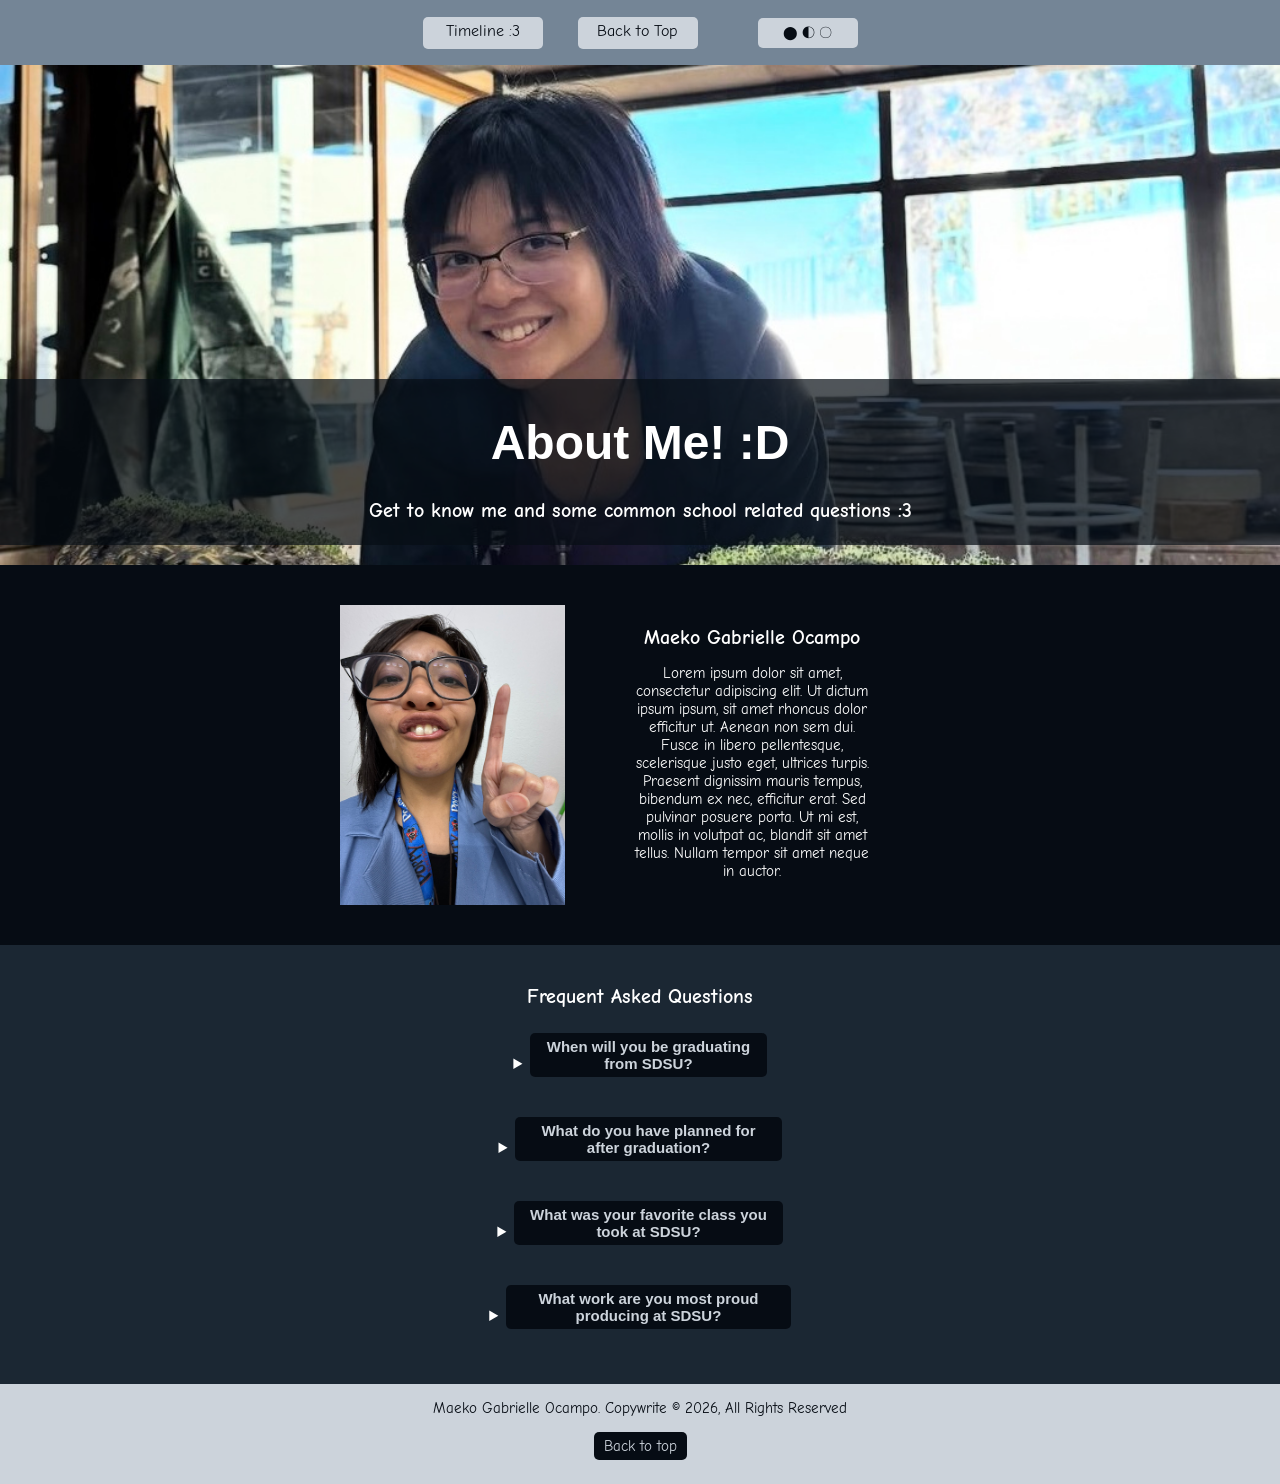
==== commit 6256d8f9: "I tried really hard I ended up only getting my html and css to work </3 this is so sad im gonna eat " ====
--- a/about.html
+++ b/about.html
@@ -76,25 +76,50 @@
 </section>    
 
 <!-- FAQ SECTION -->  
+
 <section id="faqs">
   <div class=" container">
-
+  
       <h2 class="maintitlesubtext">Frequent Asked Questions</h2>
 
-      <h3 class="faq-sections subsubtext">When will you be graduating from SDSU?</h3>
-      <p class="paragraph">69 years maybe</p>
       
-      <h3 class="faq-sections subsubtext">What do you have planned for after graduation?</h3>
-      <p class="paragraph">sleeping in
+      <details class="lastresort">
+        <summary><h3 class="faq-sections subsubtext">When will you be graduating from SDSU?</h3></summary>
+        <p class="poopyheads">69 years maybe</p>
+      </details>
 
-      <h3 class="faq-sections subsubtext">What was your favorite class you took at SDSU?</h3>
-      <p class="paragraph">It could've been ceramics if my ex wasn't in it who cared more about the girl they rejected than me despite telling me that they hated her and how passive aggressive she would be towards us so my ex wanted our relationship to be a secret so she wouldn't find out (spoiler she was so nosy it didn't matter), so much so they ditched me on occasion and my final straw was when I was taken into an ambulance when i couldn't feel my arms and just left me and later on told me they were afraid I loved them more than they loved me (didn't even check in on how I was by the way after the ambulance trip) and the professor of ceramics would always favoritize my ex and the girl while everyone else was basically ignored so everyone would be annoyed. Maybe this web design class is my favorite :3
+      <details class="lastresort">
+        <summary><h3 class="faq-sections subsubtext">What do you have planned for after graduation?</h3></summary>
+        <p class="poopyheads">sleeping in </p>
+      </details>
 
-      <h3 class="faq-sections subsubtext">What work are you most proud producing at SDSU?</h3>
-      <p class="paragraph">Aenean scelerisque mauris cursus lectus volutpat, nec facilisis justo elementum. Cras nec pretium metus, sed convallis risus. Lorem ipsum dolor sit amet, consectetur adipiscing elit. Morbi euismod odio et odio consectetur, et dictum orci maximus. In elementum enim ex, vitae molestie lectus scelerisque non. Vestibulum ipsum nibh, pellentesque sed condimentum sit amet, eleifend eget orci. Pellentesque ac purus sapien. Vestibulum tellus elit, semper et urna ac, porta vulputate ligula. Phasellus aliquet urna nisi, a tincidunt metus ullamcorper vitae. Nam aliquam dolor nec tempor commodo. Donec tellus velit, fringilla non leo sed, auctor mollis sapien.</p>
+      <details class="lastresort">
+        <summary><h3 class="faq-sections subsubtext">What was your favorite class you took at SDSU?</h3></summary>
+        <p class="poopyheads">It could've been ceramics if my ex wasn't in it who cared more about the girl they rejected than me despite telling me that they hated her and how passive aggressive she would be towards us so my ex wanted our relationship to be a secret so she wouldn't find out (spoiler she was so nosy it didn't matter), so much so they ditched me on occasion and my final straw was when I was taken into an ambulance when i couldn't feel my arms and just left me and later on told me they were afraid I loved them more than they loved me (didn't even check in on how I was by the way after the ambulance trip) and the professor of ceramics would always favoritize my ex and the girl while everyone else was basically ignored so everyone would be annoyed. Maybe this web design class is my favorite :3 </p>
+      </details>
+
+      <details class="lastresort">
+        <summary><h3 class="faq-sections subsubtext">What work are you most proud producing at SDSU?</h3></summary>
+        <p class="poopyheads">Aenean scelerisque mauris cursus lectus volutpat, nec facilisis justo elementum. Cras nec pretium metus, sed convallis risus. Lorem ipsum dolor sit amet, consectetur adipiscing elit. Morbi euismod odio et odio consectetur, et dictum orci maximus. In elementum enim ex, vitae molestie lectus scelerisque non. Vestibulum ipsum nibh, pellentesque sed condimentum sit amet, eleifend eget orci. Pellentesque ac purus sapien. Vestibulum tellus elit, semper et urna ac, porta vulputate ligula. Phasellus aliquet urna nisi, a tincidunt metus ullamcorper vitae. Nam aliquam dolor nec tempor commodo. Donec tellus velit, fringilla non leo sed, auctor mollis sapien.</p>
+      </details>
+
+  </div>
+
   
-  </div>
+
 </section>
+
+<html lang="en">
+<head>
+  <meta charset="UTF-8">
+  <meta name="viewport" content="width=device-width, initial-scale=1.0">
+  <title>FAQ Accordion</title>
+</head>
+<body>
+
+<!-- uhh -->
+
+
 
 <!-- FOOTER SECTION -->  
 <footer>
--- a/css/styles.css
+++ b/css/styles.css
@@ -1,5 +1,28 @@
 /* CSS GOES HERE */
 
+/*darkmode*/
+body.inverted .show {
+    filter: invert(1);
+}
+
+body.inverted {
+    filter: invert(1);
+    transition: 0.3s;
+}
+body.inverted img {
+    filter: invert(1);
+}
+
+body.inverted iframe {
+    filter: invert(1);
+}
+
+body.inverted .splash-back {
+    filter: invert(1);
+}
+
+
+/* hi */
 
 
 
@@ -49,14 +72,16 @@
     background-color:  rgba(249, 243, 235, .7);
     border-radius: 0px 0px 5px 5px;
     text-align: center;
-    transform: translate(-33px, 18px);
-    position: absolute;
+    position: fixed;
+    z-index: 999;
+    translate: -35px 133px;
 
 }
 
 .transition {
     display: flex;
-    position: fixed;
+    position: relative;
+    transition: 0.3s;
     flex-direction: column;
    
 }
@@ -105,6 +130,12 @@
     font-family: "Comic Neue", cursive;
     font-size: 15px;
     width: 65%;
+}
+
+.mybio {
+    display: flex;
+    flex-direction: column;
+    align-items: center;
 }
 
 section:nth-child(even) {
@@ -184,8 +215,24 @@
     display: none;
 }
 
+.bigger {
+    font-family: "Comic Neue", cursive;
+    display: inline-block;
+    padding: 5px 10px;
+    background-color: #332c24;
+    color: #f9f3eb;
+    justify-content: center;
+    text-align: center;
+    text-decoration: none; 
+    border-radius: 5px; 
+    cursor: pointer; 
+    border: none;
+    height: 30px;
+    width: 100px;
+}
+
 .main-button {
-    font-family: "Comic Neue", cursive;
+    font-family: "Comic Neue";
     display: inline-block;
     padding: 5px 10px;
     background-color: #332c24;
@@ -260,9 +307,25 @@
 
 #splash-section {
     min-height: 500px;
-    background-image: linear-gradient(rgba(63, 46, 28, 0.5)), url("../images/splash-image.jpg");
     background-size: cover;
     padding: 0px;
+    position: relative;
+    display: flex;
+    flex-direction: column;
+    justify-content: flex-end;
+    overflow: hidden;
+}
+.gradient {
+    background-color: (rgba(63, 46, 28, 0.5));
+    position: absolute;
+}
+
+.splash-back {
+    position: absolute;
+    width: 100%;
+    object-fit: cover;
+    top: 0;
+    left: 0;
     display: flex;
     flex-direction: column;
     justify-content: flex-end;
@@ -276,7 +339,10 @@
 
 .splash {
     background-color: rgba(249, 243, 235, .7);
-    display: flex;
+    bottom: 20px;
+    width: 100%;
+    display: flex;
+    position: absolute;
     flex-direction: column;
     justify-content: center;
     align-items: center;
@@ -365,7 +431,7 @@
     display:flex;
     flex-direction: row;
     align-items: center;
-    gap: 50px;
+    text-align: center;
     width: 600px;
 }
 
@@ -373,9 +439,9 @@
     display:flex;
     flex-direction: column;
     justify-content: center;
-    text-align: left;
+    text-align: center;
     width: 500px;
-    height: 300px;
+    height: 200px;
 }
 
 
@@ -402,10 +468,12 @@
     padding-bottom: 15px 20px;
 }
 
-/*div#wrapper {
-    background: cornflowerblue
-}   
-    
-
-
-    for practice*/+/* new stuff */
+
+.poopyheads {
+    display: flex;
+    flex-direction: column;
+    align-items: center;
+    font-family: "Comic Neue", cursive;
+    font-size: 15px;
+}
--- a/css/responsive.css
+++ b/css/responsive.css
@@ -6,7 +6,29 @@
   .tablet-mobile {
     display: none;
   }
+  #nav-menu .show {
+    display: none;
+  }
+
 }
+
+/* Hide answers by default */
+.faq-answer {
+  display: none;
+  padding-top: 10px;
+}
+
+/* Show answer when this class is applied */
+.faq-answer.active {
+  display: block;
+}
+
+/* Make questions look clickable */
+.faq-sections {
+  cursor: pointer;
+  user-select: none; /* Prevents text highlighting on double clicks */
+}
+
 
 /* TABLET VIEW */
 @media only screen and (max-width:992px) {
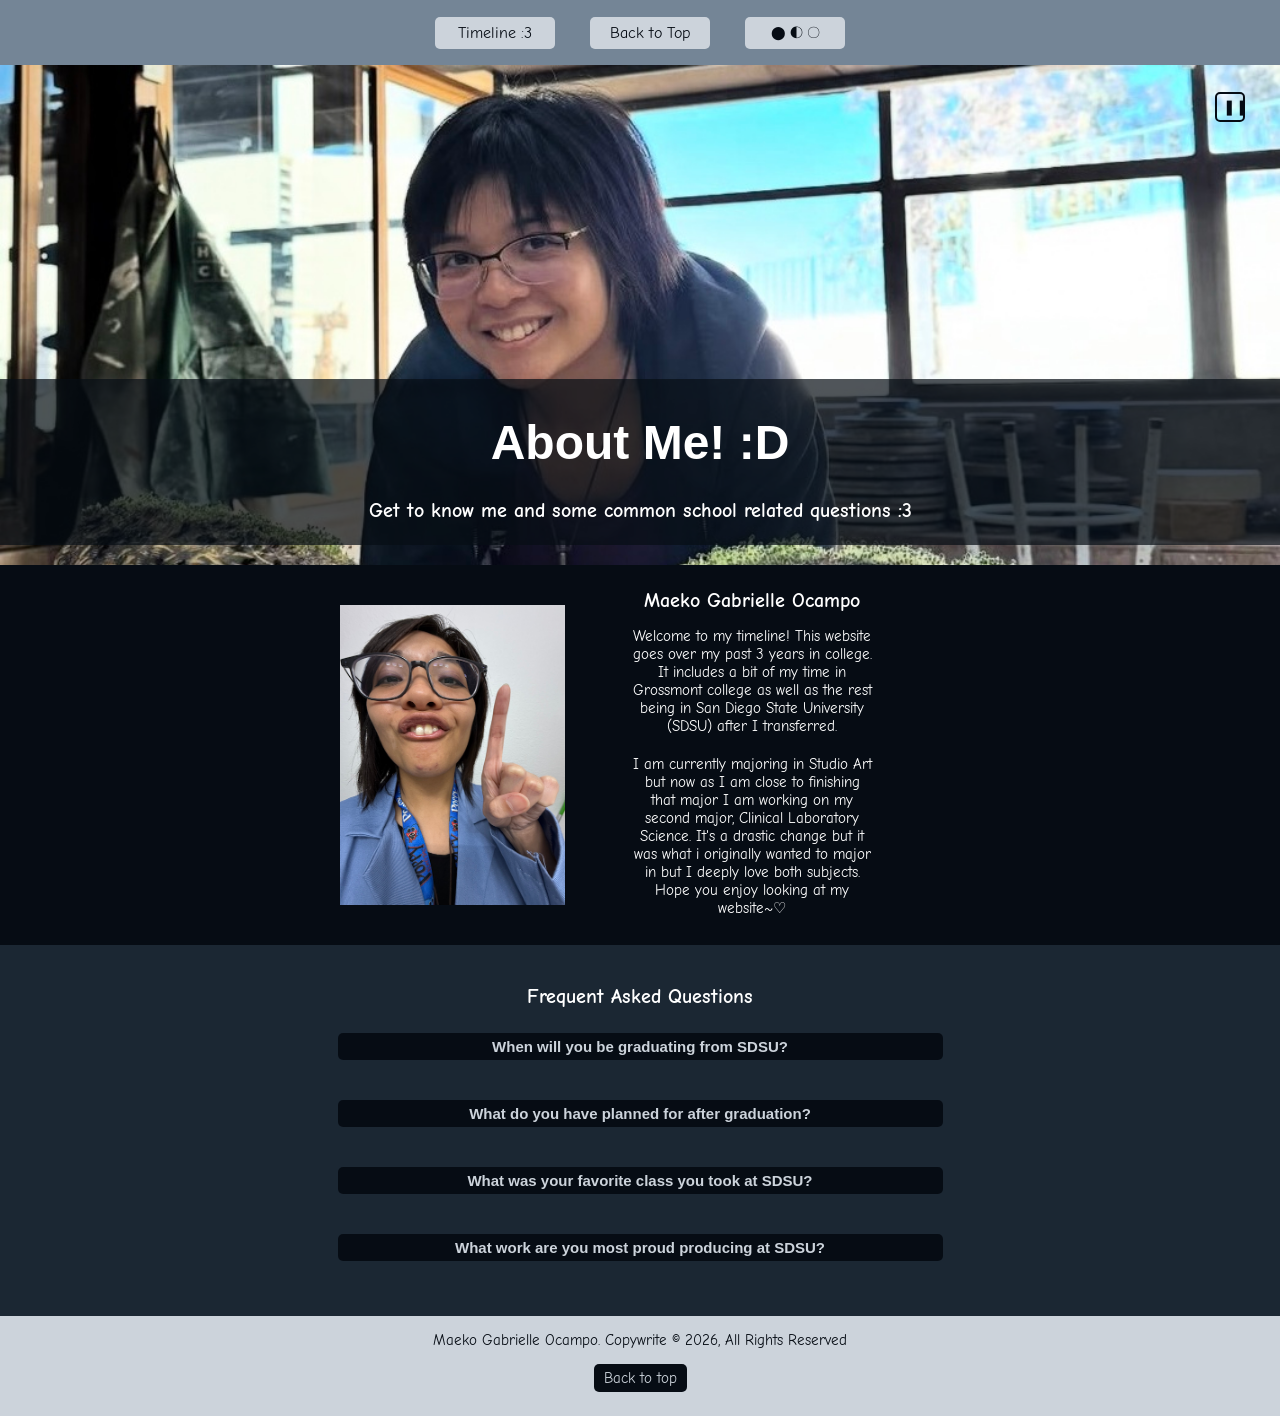
==== commit 3b45e657: "Dealer's Choice I made a animated slideshow for my splash image :D yay!" ====
--- a/about.html
+++ b/about.html
@@ -46,11 +46,15 @@
 <!-- SPLASH PAGE -->
 <section id="splash-section">
   <div>
-    <img class="splash-back" src="images/splash-image.jpg" alt="hi" loading="lazy"/>
-    <div class="gradient"></div>
+    <img class="splash-back " src="images/splash-image.jpg" alt="hi" loading="lazy"/>
+    <img class="splash-back cf-image" src="images/splash-image1.jpg" alt="hi" loading="lazy"/>
+    <img class="splash-back cf-image" src="images/splash-image2.png" alt="hi" loading="lazy"/>
+    <img class="splash-back cf-image" src="images/splash-image3.jpg" alt="hi" loading="lazy"/>
+
     <div class="splash">
       <h1 class="maintitle">About Me! :D</h1>
       <h2 class="maintitlesubtext">Get to know me and some common school related questions :3</h2>
+      <button id="stopBtn">❚❚</button>
     </div>
   </div>
  </section> 
@@ -67,7 +71,8 @@
     <div class="aboutme-desc">
       <div class="mybio">
         <h2 class="maintitlesubtext">Maeko Gabrielle Ocampo</h2>
-        <p class="paragraph">Lorem ipsum dolor sit amet, consectetur adipiscing elit. Ut dictum ipsum ipsum, sit amet rhoncus dolor efficitur ut. Aenean non sem dui. Fusce in libero pellentesque, scelerisque justo eget, ultrices turpis. Praesent dignissim mauris tempus, bibendum ex nec, efficitur erat. Sed pulvinar posuere porta. Ut mi est, mollis in volutpat ac, blandit sit amet tellus. Nullam tempor sit amet neque in auctor.</p>
+        <p class="paragraph">Welcome to my timeline! This website goes over my past 3 years in college. It includes a bit of my time in Grossmont college as well as the rest being in San Diego State University (SDSU) after I transferred. </p> 
+        <p class="paragraph"> I am currently majoring in Studio Art but now as I am close to finishing that major I am working on my second major, Clinical Laboratory Science. It's a drastic change but it was what i originally wanted to major in but I deeply love both subjects. Hope you enjoy looking at my website~♡</p>
       </div>
     </div>
   </div>
@@ -85,22 +90,23 @@
       
       <details class="lastresort">
         <summary><h3 class="faq-sections subsubtext">When will you be graduating from SDSU?</h3></summary>
-        <p class="poopyheads">69 years maybe</p>
+        <p class="poopyheads">I could have graduated this Spring 2026 but because I am going into a second major recquiring many prerequisites I will be here a while. Likely, I will graduate in Spring 2030.</p>
       </details>
 
       <details class="lastresort">
         <summary><h3 class="faq-sections subsubtext">What do you have planned for after graduation?</h3></summary>
-        <p class="poopyheads">sleeping in </p>
+        <p class="poopyheads">Post graduation, I will be finally sleeping in haha. I hope to apply for Physician Assitant (PA) school. I would love to become a doctor with my mushy brain but incase I end up giving up, failing PA school, not getting accepted in PA school, I need money (spoiler alert: I will need money), or all of the above, I'll be looking for a job in clinical laboratory science.</p>
       </details>
 
       <details class="lastresort">
         <summary><h3 class="faq-sections subsubtext">What was your favorite class you took at SDSU?</h3></summary>
-        <p class="poopyheads">It could've been ceramics if my ex wasn't in it who cared more about the girl they rejected than me despite telling me that they hated her and how passive aggressive she would be towards us so my ex wanted our relationship to be a secret so she wouldn't find out (spoiler she was so nosy it didn't matter), so much so they ditched me on occasion and my final straw was when I was taken into an ambulance when i couldn't feel my arms and just left me and later on told me they were afraid I loved them more than they loved me (didn't even check in on how I was by the way after the ambulance trip) and the professor of ceramics would always favoritize my ex and the girl while everyone else was basically ignored so everyone would be annoyed. Maybe this web design class is my favorite :3 </p>
-      </details>
+        <p class="poopyheads">I have mixed feelings on what is my favorite class in SDSU. I used to love being in the ceramics classes but besides the problematic environment (both socially and physically) it was more stress than what it was worth and would not recommend that studio to anyone. The ceramics department was a huge part of my studio art major but putting that aside, I would have to say my favorite class is this one I am taking right now! and another class that is an honorable mention is my bio for sex class, we cracked endless jokes in there haha</p>
+        <!--<p class="poopyheads">It could've been ceramics if my ex wasn't in it who cared more about the girl they rejected than me despite telling me that they hated her and how passive aggressive she would be towards us so my ex wanted our relationship to be a secret so she wouldn't find out (spoiler she was so nosy it didn't matter), so much so they ditched me on occasion and my final straw was when I was taken into an ambulance when i couldn't feel my arms and just left me and later on told me they were afraid I loved them more than they loved me (didn't even check in on how I was by the way after the ambulance trip) and the professor of ceramics would always favoritize my ex and the girl while everyone else was basically ignored so everyone would be annoyed. Maybe this web design class is my favorite :3 </p>
+      --></details>
 
       <details class="lastresort">
         <summary><h3 class="faq-sections subsubtext">What work are you most proud producing at SDSU?</h3></summary>
-        <p class="poopyheads">Aenean scelerisque mauris cursus lectus volutpat, nec facilisis justo elementum. Cras nec pretium metus, sed convallis risus. Lorem ipsum dolor sit amet, consectetur adipiscing elit. Morbi euismod odio et odio consectetur, et dictum orci maximus. In elementum enim ex, vitae molestie lectus scelerisque non. Vestibulum ipsum nibh, pellentesque sed condimentum sit amet, eleifend eget orci. Pellentesque ac purus sapien. Vestibulum tellus elit, semper et urna ac, porta vulputate ligula. Phasellus aliquet urna nisi, a tincidunt metus ullamcorper vitae. Nam aliquam dolor nec tempor commodo. Donec tellus velit, fringilla non leo sed, auctor mollis sapien.</p>
+        <p class="poopyheads">The work I am most proud producing at SDSU is a tie between this cockroach costume I made for the biodiversity club Bug prom costume contest or my series of work in my last ceramics class. For the cockroach costume, I've always wanted to make a cockroach costume and it was extremely fun to make. To my surprise, I won first place in the costume contest and I was extremely awkward crawling up there not expecting that outcome but I would love to make an improved version some day soon. As for my ceramic work, it was a series on attachment styles. I feel i really pushed myself with the forms i created that semester and I was pleased with all of them. Bonus points, I was able to indirectly diss my ex right infront of them when talking about the bad attachment styles as they were taking the class as well.</p>
       </details>
 
   </div>
--- a/css/styles.css
+++ b/css/styles.css
@@ -1,9 +1,8 @@
 /* CSS GOES HERE */
 
 /*darkmode*/
-body.inverted .show {
-    filter: invert(1);
-}
+
+
 
 body.inverted {
     filter: invert(1);
@@ -19,7 +18,7 @@
 
 body.inverted .splash-back {
     filter: invert(1);
-}
+} 
 
 
 /* hi */
@@ -33,7 +32,7 @@
 
 .homepage {
     display: flex;
-    column-gap: 60px;
+    column-gap: 35px;
 }
 
 body {
@@ -74,7 +73,7 @@
     text-align: center;
     position: fixed;
     z-index: 999;
-    translate: -35px 133px;
+    translate: 453px 66px
 
 }
 
@@ -238,6 +237,7 @@
     background-color: #332c24;
     color: #f9f3eb;
     justify-content: center;
+    align-content: center;
     text-align: center;
     text-decoration: none; 
     border-radius: 5px; 
@@ -245,6 +245,10 @@
     border: none;
     height: 22px;
     width: 100px;
+}
+
+#invert-btn {
+    height: 32px;
 }
 
 .button {
@@ -470,10 +474,82 @@
 
 /* new stuff */
 
-.poopyheads {
-    display: flex;
-    flex-direction: column;
-    align-items: center;
+details .poopyheads {
+    display: flex;
+    flex-direction: column;
+    justify-content: center;
     font-family: "Comic Neue", cursive;
     font-size: 15px;
+}
+
+summary {
+  list-style: none;
+}
+
+/* Hides the arrow in Firefox and older browsers */
+summary::-webkit-details-marker {
+  display: none;
+}
+
+.lastresort {
+    width: 900px;
+}
+
+details {
+    width: 900px;
+}
+
+.crossfade-container {
+  position: relative;
+  width: 100%;
+  height: 100vh;
+  background: #000; /* Prevents white flashes */
+}
+
+.cf-image {
+  position: absolute;
+  top: 0;
+  left: 0;
+  opacity: 0;
+  height: 500px;
+  /* (Total Animation Duration) = (Images * Seconds Per Image) */
+  animation: crossfade 20s infinite; 
+}
+
+/* Offset the start time for each image */
+.cf-image:nth-child(1) { animation-delay: 0; }
+.cf-image:nth-child(2) { animation-delay: 5s; }
+.cf-image:nth-child(3) { animation-delay: 10s; }
+
+
+@keyframes crossfade {
+  0%   { opacity: 0; }
+  10%  { opacity: 1; } /* Fade in during first 10% of time */
+  33%  { opacity: 1; } /* Stay solid until 33% of time */
+  43%  { opacity: 0; } /* Fade out */
+  100% { opacity: 0; }
+}
+
+/* This class stops the animation whenever it is active */
+.paused .cf-image {
+  animation-play-state: paused;
+}
+
+#stopBtn {
+    font-family: "Comic Neue";
+    font-size: 15px;
+    display: inline-block;
+    position: absolute;
+    background: transparent;
+    color: /* #332c24 */ #f9f3eb;
+    justify-content: center;
+    align-content: center;
+    text-align: center;
+    text-decoration: none; 
+    border-radius: 5px; 
+    cursor: pointer; 
+    width: 30px;
+    height: 30px;
+    border: 2px solid #f9f3eb;
+    transform: translateX(590px) translateY(-350px);
 }
--- a/css/responsive.css
+++ b/css/responsive.css
@@ -1,7 +1,7 @@
 /* DESKTOP VIEW */
 @media only screen and (min-width:992px) {
   .homepage {
-    column-gap: 60px;
+    column-gap: 35px;
   }
   .tablet-mobile {
     display: none;
@@ -10,28 +10,21 @@
     display: none;
   }
 
+  html {
+    overflow-x: hidden;
+  }
+
 }
 
-/* Hide answers by default */
-.faq-answer {
-  display: none;
-  padding-top: 10px;
-}
 
-/* Show answer when this class is applied */
-.faq-answer.active {
-  display: block;
-}
-
-/* Make questions look clickable */
-.faq-sections {
-  cursor: pointer;
-  user-select: none; /* Prevents text highlighting on double clicks */
-}
 
 
 /* TABLET VIEW */
 @media only screen and (max-width:992px) {
+  html {
+    overflow-x: hidden;
+  }
+
   .paragraph {
     overflow-x: hidden;
     width: 75%;
@@ -74,10 +67,19 @@
 }
 /* MOBILE VIEW */
 @media only screen and (max-width: 478px) {
+  html {
+    overflow-x: hidden;
+  }
+  
   .paragraph {
     overflow-x: hidden;
     font-size: 10px;
     width: 250px;
+  }
+
+  #invert-btn {
+    height: 20px;
+    width: 70px;
   }
 
 #splash-section {
@@ -129,19 +131,21 @@
     width: 60px;
     height: auto; 
   }
-  .inner-switch {
-    width: 25px;
-    height: 15px;
-  }
+ 
+  
+ .bigger {
+  font-size: 9px;
+ }
 
-  .outer-switch {
-    width: 50px;
-  }
+ .faq-sections {
+  max-width: 250px;
+ }
 
-  .outer-switch {
-    height: 24px;
-  }
-  
+ .poopyheads {
+  max-width: 250px;
+  translate: 330px;
+ }
+
   .aboutme {
     flex-direction: column;
   }
